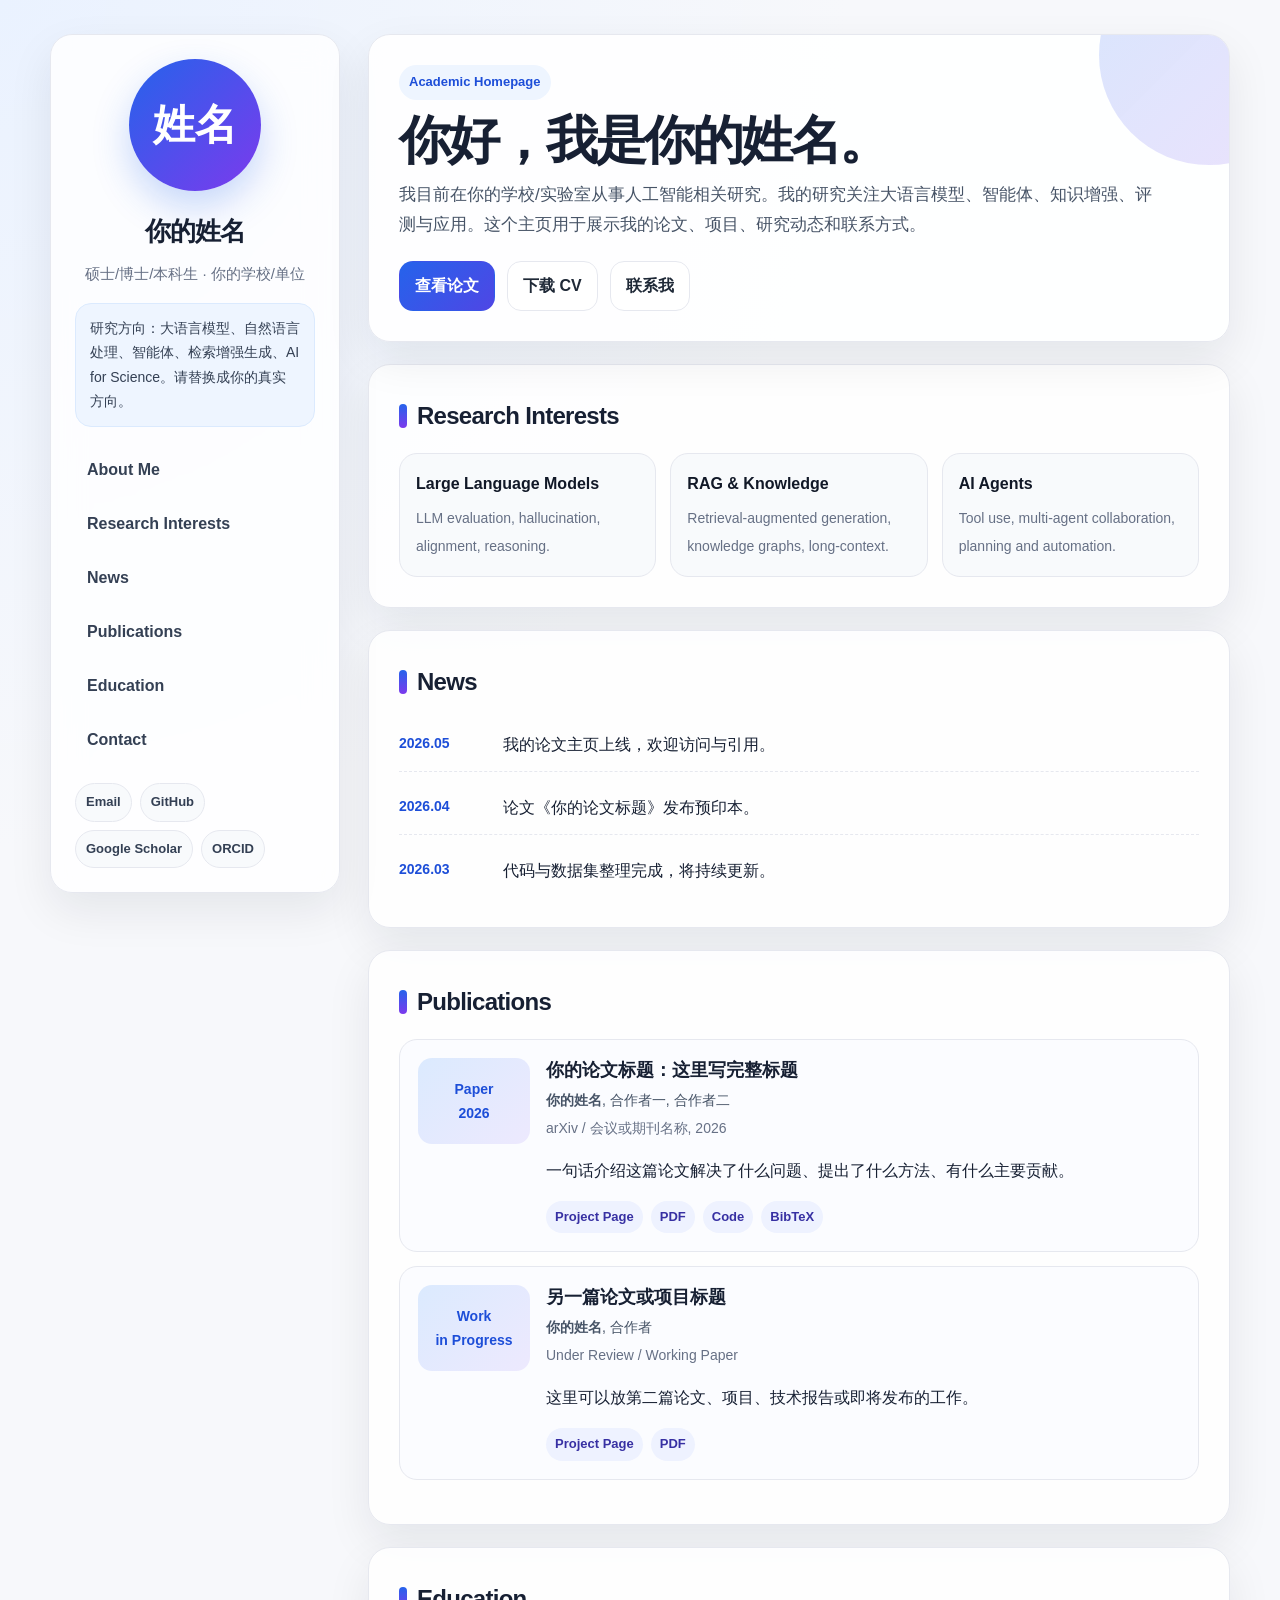
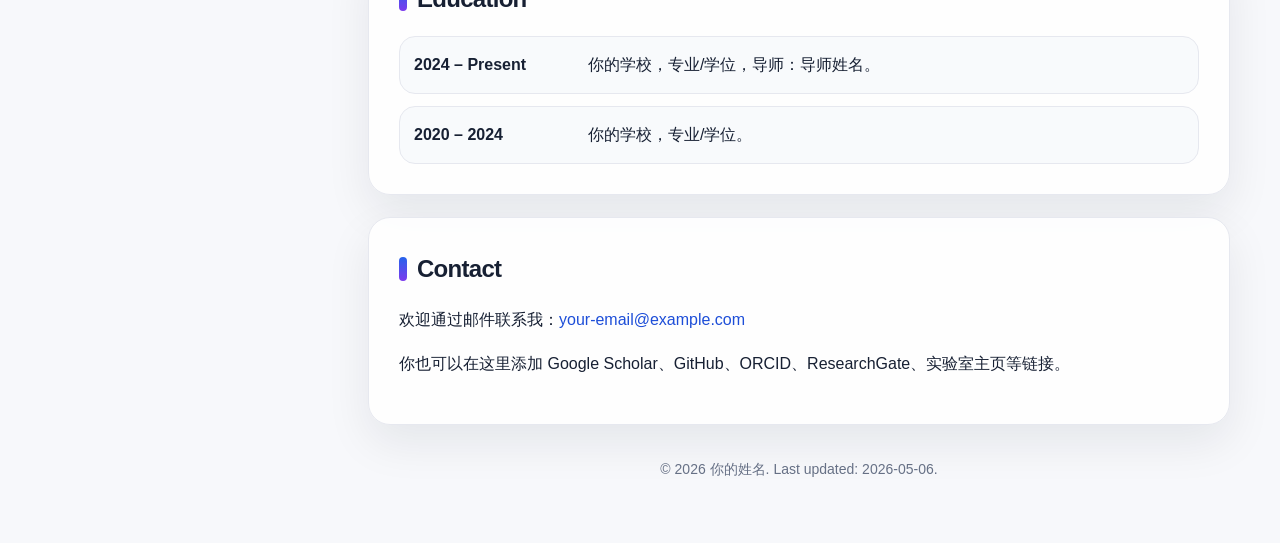
==== index.html @ 5f03bad6 "Create index.html" ====
<!DOCTYPE html>
<html lang="zh-CN">
<head>
  <meta charset="UTF-8" />
  <meta name="viewport" content="width=device-width, initial-scale=1.0" />
  <title>Wangzhe | Academic Homepage</title>
  <meta name="description" content="你的姓名的个人学术主页，包含研究方向、论文、项目、新闻和联系方式。" />

  <style>
    :root {
      --bg: #f7f8fb;
      --card: #ffffff;
      --text: #172033;
      --muted: #667085;
      --line: #e6e8ef;
      --primary: #3b82f6;
      --primary-dark: #1d4ed8;
      --soft: #eef5ff;
      --shadow: 0 18px 45px rgba(15, 23, 42, 0.08);
      --radius: 22px;
    }

    * {
      box-sizing: border-box;
    }

    html {
      scroll-behavior: smooth;
    }

    body {
      margin: 0;
      font-family: -apple-system, BlinkMacSystemFont, "Segoe UI", "PingFang SC", "Microsoft YaHei", sans-serif;
      background: radial-gradient(circle at top left, #eaf2ff 0, transparent 34%), var(--bg);
      color: var(--text);
      line-height: 1.75;
    }

    a {
      color: var(--primary-dark);
      text-decoration: none;
    }

    a:hover {
      text-decoration: underline;
    }

    .layout {
      width: min(1180px, calc(100% - 36px));
      margin: 0 auto;
      display: grid;
      grid-template-columns: 290px 1fr;
      gap: 28px;
      padding: 34px 0;
    }

    .sidebar {
      position: sticky;
      top: 28px;
      align-self: start;
      background: rgba(255, 255, 255, 0.82);
      backdrop-filter: blur(16px);
      border: 1px solid var(--line);
      border-radius: var(--radius);
      box-shadow: var(--shadow);
      padding: 24px;
    }

    .avatar {
      width: 132px;
      height: 132px;
      margin: 0 auto 18px;
      border-radius: 50%;
      display: grid;
      place-items: center;
      color: white;
      font-size: 42px;
      font-weight: 800;
      background: linear-gradient(135deg, #2563eb, #7c3aed);
      box-shadow: 0 16px 36px rgba(37, 99, 235, 0.25);
      overflow: hidden;
    }

    .avatar img {
      width: 100%;
      height: 100%;
      object-fit: cover;
    }

    .name {
      margin: 0;
      text-align: center;
      font-size: 26px;
      letter-spacing: -0.03em;
    }

    .role {
      text-align: center;
      color: var(--muted);
      margin: 6px 0 16px;
      font-size: 15px;
    }

    .tagline {
      background: var(--soft);
      border: 1px solid #dbeafe;
      border-radius: 16px;
      padding: 12px 14px;
      font-size: 14px;
      color: #344054;
    }

    .nav {
      display: grid;
      gap: 8px;
      margin: 20px 0;
    }

    .nav a {
      color: #344054;
      padding: 9px 12px;
      border-radius: 12px;
      font-weight: 600;
    }

    .nav a:hover {
      background: #f1f5f9;
      text-decoration: none;
    }

    .links {
      display: flex;
      flex-wrap: wrap;
      gap: 8px;
      margin-top: 14px;
    }

    .pill {
      display: inline-flex;
      align-items: center;
      gap: 6px;
      padding: 7px 10px;
      background: #f8fafc;
      border: 1px solid var(--line);
      border-radius: 999px;
      color: #344054;
      font-size: 13px;
      font-weight: 600;
    }

    .main {
      display: grid;
      gap: 22px;
    }

    .hero,
    .section {
      background: rgba(255, 255, 255, 0.88);
      border: 1px solid var(--line);
      border-radius: var(--radius);
      box-shadow: var(--shadow);
      padding: 30px;
    }

    .hero {
      overflow: hidden;
      position: relative;
    }

    .hero::after {
      content: "";
      position: absolute;
      width: 220px;
      height: 220px;
      right: -90px;
      top: -90px;
      border-radius: 50%;
      background: linear-gradient(135deg, rgba(59,130,246,.2), rgba(124,58,237,.15));
      pointer-events: none;
    }

    .eyebrow {
      display: inline-flex;
      padding: 6px 10px;
      border-radius: 999px;
      background: var(--soft);
      color: var(--primary-dark);
      font-size: 13px;
      font-weight: 700;
      margin-bottom: 12px;
    }

    .hero h1 {
      margin: 0 0 12px;
      font-size: clamp(30px, 5vw, 52px);
      line-height: 1.08;
      letter-spacing: -0.06em;
    }

    .hero p {
      margin: 0;
      max-width: 760px;
      color: #475467;
      font-size: 17px;
    }

    .actions {
      display: flex;
      flex-wrap: wrap;
      gap: 12px;
      margin-top: 22px;
    }

    .button {
      display: inline-flex;
      align-items: center;
      justify-content: center;
      border-radius: 14px;
      padding: 10px 15px;
      font-weight: 800;
      border: 1px solid var(--line);
      color: #1f2937;
      background: white;
    }

    .button.primary {
      color: white;
      background: linear-gradient(135deg, #2563eb, #4f46e5);
      border-color: transparent;
    }

    .button:hover {
      text-decoration: none;
      transform: translateY(-1px);
    }

    .section h2 {
      margin: 0 0 16px;
      font-size: 24px;
      letter-spacing: -0.03em;
      display: flex;
      align-items: center;
      gap: 10px;
    }

    .section h2::before {
      content: "";
      width: 8px;
      height: 24px;
      border-radius: 999px;
      background: linear-gradient(180deg, #2563eb, #7c3aed);
    }

    .grid {
      display: grid;
      grid-template-columns: repeat(3, 1fr);
      gap: 14px;
    }

    .interest {
      background: #f8fafc;
      border: 1px solid var(--line);
      border-radius: 18px;
      padding: 16px;
    }

    .interest strong {
      display: block;
      margin-bottom: 6px;
      color: #111827;
    }

    .interest span {
      color: var(--muted);
      font-size: 14px;
    }

    .news {
      list-style: none;
      padding: 0;
      margin: 0;
      display: grid;
      gap: 10px;
    }

    .news li {
      display: grid;
      grid-template-columns: 92px 1fr;
      gap: 12px;
      padding: 12px 0;
      border-bottom: 1px dashed var(--line);
    }

    .news li:last-child {
      border-bottom: 0;
    }

    .date {
      color: var(--primary-dark);
      font-weight: 800;
      font-size: 14px;
    }

    .publication {
      display: grid;
      grid-template-columns: 112px 1fr;
      gap: 16px;
      padding: 18px;
      border: 1px solid var(--line);
      border-radius: 18px;
      background: #fbfcff;
      margin-bottom: 14px;
    }

    .pub-thumb {
      width: 112px;
      height: 86px;
      border-radius: 14px;
      background: linear-gradient(135deg, #dbeafe, #ede9fe);
      display: grid;
      place-items: center;
      font-weight: 900;
      color: #1d4ed8;
      text-align: center;
      padding: 10px;
      font-size: 14px;
    }

    .publication h3 {
      margin: 0 0 5px;
      font-size: 18px;
      line-height: 1.35;
    }

    .authors {
      color: #475467;
      font-size: 14px;
      text-align: left;
      margin: 0 0 4px;
    }

    .venue-text {
      color: #667085;
      font-size: 14px;
      margin-bottom: 9px;
    }

    .pub-links {
      display: flex;
      flex-wrap: wrap;
      gap: 8px;
    }

    .pub-links a {
      font-size: 13px;
      font-weight: 800;
      padding: 5px 9px;
      border-radius: 999px;
      background: #eef2ff;
      color: #3730a3;
    }

    .timeline {
      display: grid;
      gap: 12px;
    }

    .timeline-item {
      display: grid;
      grid-template-columns: 160px 1fr;
      gap: 14px;
      padding: 14px;
      border: 1px solid var(--line);
      border-radius: 16px;
      background: #f8fafc;
    }

    .footer {
      color: var(--muted);
      text-align: center;
      padding: 10px 0 28px;
      font-size: 14px;
    }

    @media (max-width: 900px) {
      .layout {
        grid-template-columns: 1fr;
      }

      .sidebar {
        position: relative;
        top: 0;
      }

      .grid {
        grid-template-columns: 1fr;
      }
    }

    @media (max-width: 560px) {
      .publication,
      .timeline-item,
      .news li {
        grid-template-columns: 1fr;
      }

      .hero,
      .section,
      .sidebar {
        padding: 22px;
      }
    }
  </style>
</head>

<body>
  <div class="layout">
    <aside class="sidebar">
      <div class="avatar">
        <!-- 上传头像后，把下一行取消注释，并把图片放到 assets/profile.jpg -->
        <!-- <img src="assets/profile.jpg" alt="你的姓名"> -->
        姓名
      </div>

      <h1 class="name">你的姓名</h1>
      <div class="role">硕士/博士/本科生 · 你的学校/单位</div>

      <p class="tagline">
        研究方向：大语言模型、自然语言处理、智能体、检索增强生成、AI for Science。请替换成你的真实方向。
      </p>

      <nav class="nav">
        <a href="#about">About Me</a>
        <a href="#interests">Research Interests</a>
        <a href="#news">News</a>
        <a href="#publications">Publications</a>
        <a href="#education">Education</a>
        <a href="#contact">Contact</a>
      </nav>

      <div class="links">
        <a class="pill" href="mailto:your-email@example.com">Email</a>
        <a class="pill" href="https://github.com/你的用户名">GitHub</a>
        <a class="pill" href="https://scholar.google.com/">Google Scholar</a>
        <a class="pill" href="https://orcid.org/">ORCID</a>
      </div>
    </aside>

    <main class="main">
      <section class="hero" id="about">
        <div class="eyebrow">Academic Homepage</div>
        <h1>你好，我是你的姓名。</h1>
        <p>
          我目前在你的学校/实验室从事人工智能相关研究。我的研究关注大语言模型、智能体、知识增强、评测与应用。这个主页用于展示我的论文、项目、研究动态和联系方式。
        </p>
        <div class="actions">
          <a class="button primary" href="#publications">查看论文</a>
          <a class="button" href="assets/cv.pdf">下载 CV</a>
          <a class="button" href="mailto:your-email@example.com">联系我</a>
        </div>
      </section>

      <section class="section" id="interests">
        <h2>Research Interests</h2>
        <div class="grid">
          <div class="interest">
            <strong>Large Language Models</strong>
            <span>LLM evaluation, hallucination, alignment, reasoning.</span>
          </div>
          <div class="interest">
            <strong>RAG & Knowledge</strong>
            <span>Retrieval-augmented generation, knowledge graphs, long-context.</span>
          </div>
          <div class="interest">
            <strong>AI Agents</strong>
            <span>Tool use, multi-agent collaboration, planning and automation.</span>
          </div>
        </div>
      </section>

      <section class="section" id="news">
        <h2>News</h2>
        <ul class="news">
          <li>
            <span class="date">2026.05</span>
            <span>我的论文主页上线，欢迎访问与引用。</span>
          </li>
          <li>
            <span class="date">2026.04</span>
            <span>论文《你的论文标题》发布预印本。</span>
          </li>
          <li>
            <span class="date">2026.03</span>
            <span>代码与数据集整理完成，将持续更新。</span>
          </li>
        </ul>
      </section>

      <section class="section" id="publications">
        <h2>Publications</h2>

        <article class="publication">
          <div class="pub-thumb">Paper<br>2026</div>
          <div>
            <h3>你的论文标题：这里写完整标题</h3>
            <p class="authors"><strong>你的姓名</strong>, 合作者一, 合作者二</p>
            <div class="venue-text">arXiv / 会议或期刊名称, 2026</div>
            <p>
              一句话介绍这篇论文解决了什么问题、提出了什么方法、有什么主要贡献。
            </p>
            <div class="pub-links">
              <a href="papers/my-first-paper/">Project Page</a>
              <a href="papers/my-first-paper/paper.pdf">PDF</a>
              <a href="https://github.com/你的用户名/你的代码仓库">Code</a>
              <a href="papers/my-first-paper/#bibtex">BibTeX</a>
            </div>
          </div>
        </article>

        <article class="publication">
          <div class="pub-thumb">Work<br>in Progress</div>
          <div>
            <h3>另一篇论文或项目标题</h3>
            <p class="authors"><strong>你的姓名</strong>, 合作者</p>
            <div class="venue-text">Under Review / Working Paper</div>
            <p>
              这里可以放第二篇论文、项目、技术报告或即将发布的工作。
            </p>
            <div class="pub-links">
              <a href="#">Project Page</a>
              <a href="#">PDF</a>
            </div>
          </div>
        </article>
      </section>

      <section class="section" id="education">
        <h2>Education</h2>
        <div class="timeline">
          <div class="timeline-item">
            <strong>2024 – Present</strong>
            <span>你的学校，专业/学位，导师：导师姓名。</span>
          </div>
          <div class="timeline-item">
            <strong>2020 – 2024</strong>
            <span>你的学校，专业/学位。</span>
          </div>
        </div>
      </section>

      <section class="section" id="contact">
        <h2>Contact</h2>
        <p>
          欢迎通过邮件联系我：<a href="mailto:your-email@example.com">your-email@example.com</a>
        </p>
        <p>
          你也可以在这里添加 Google Scholar、GitHub、ORCID、ResearchGate、实验室主页等链接。
        </p>
      </section>

      <div class="footer">
        © 2026 你的姓名. Last updated: 2026-05-06.
      </div>
    </main>
  </div>
</body>
</html>
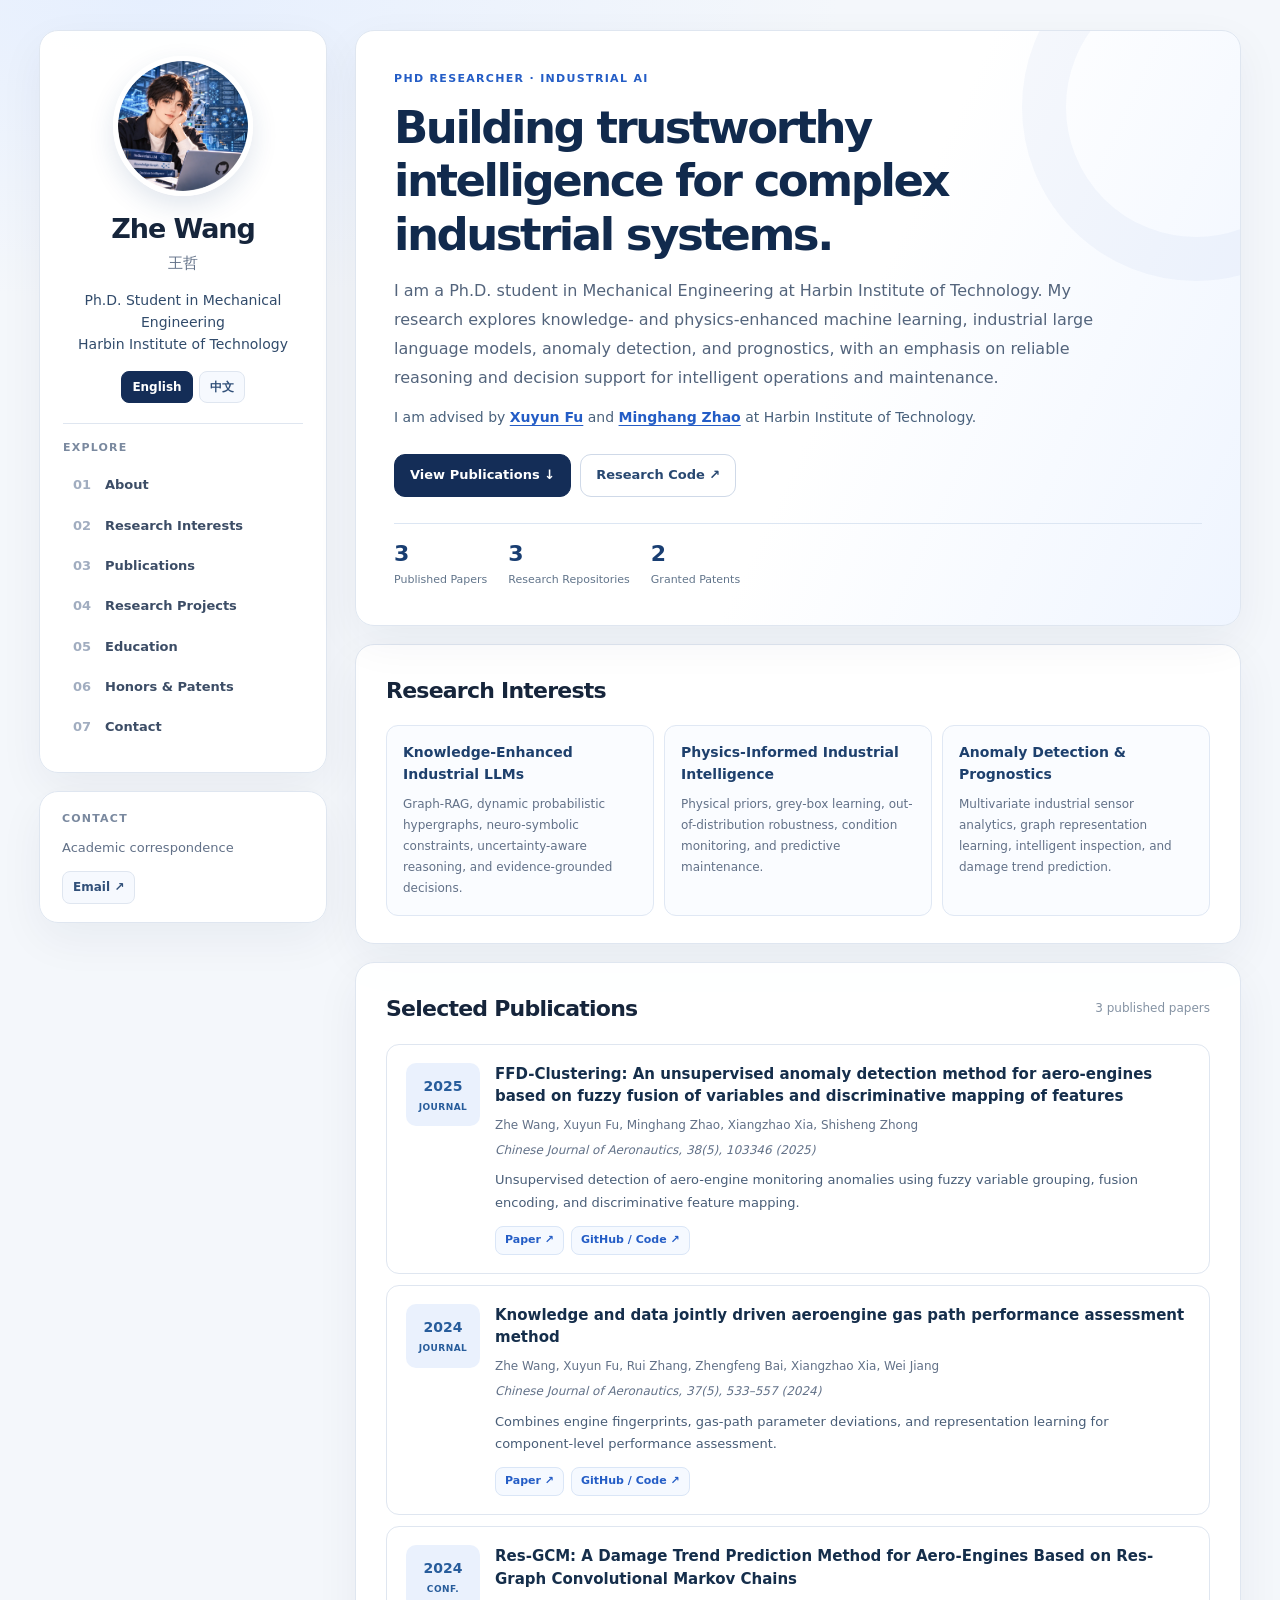
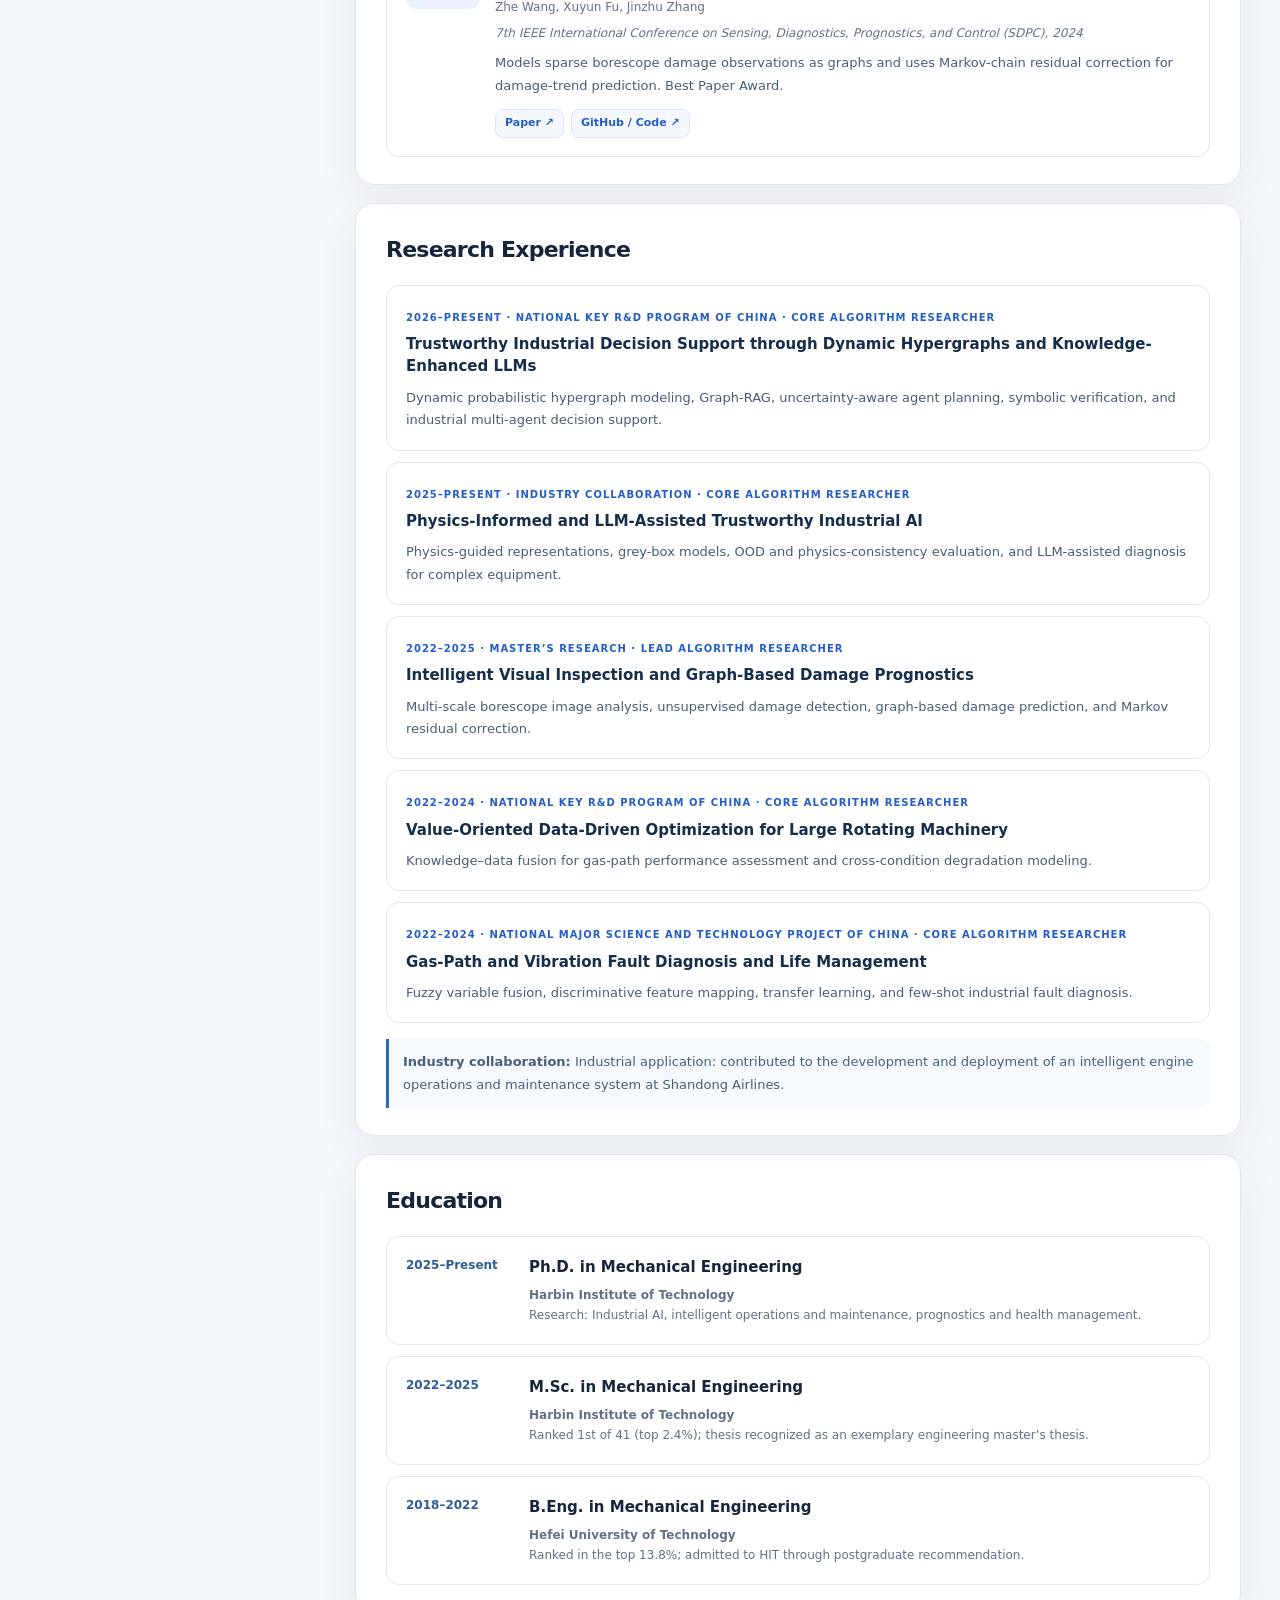
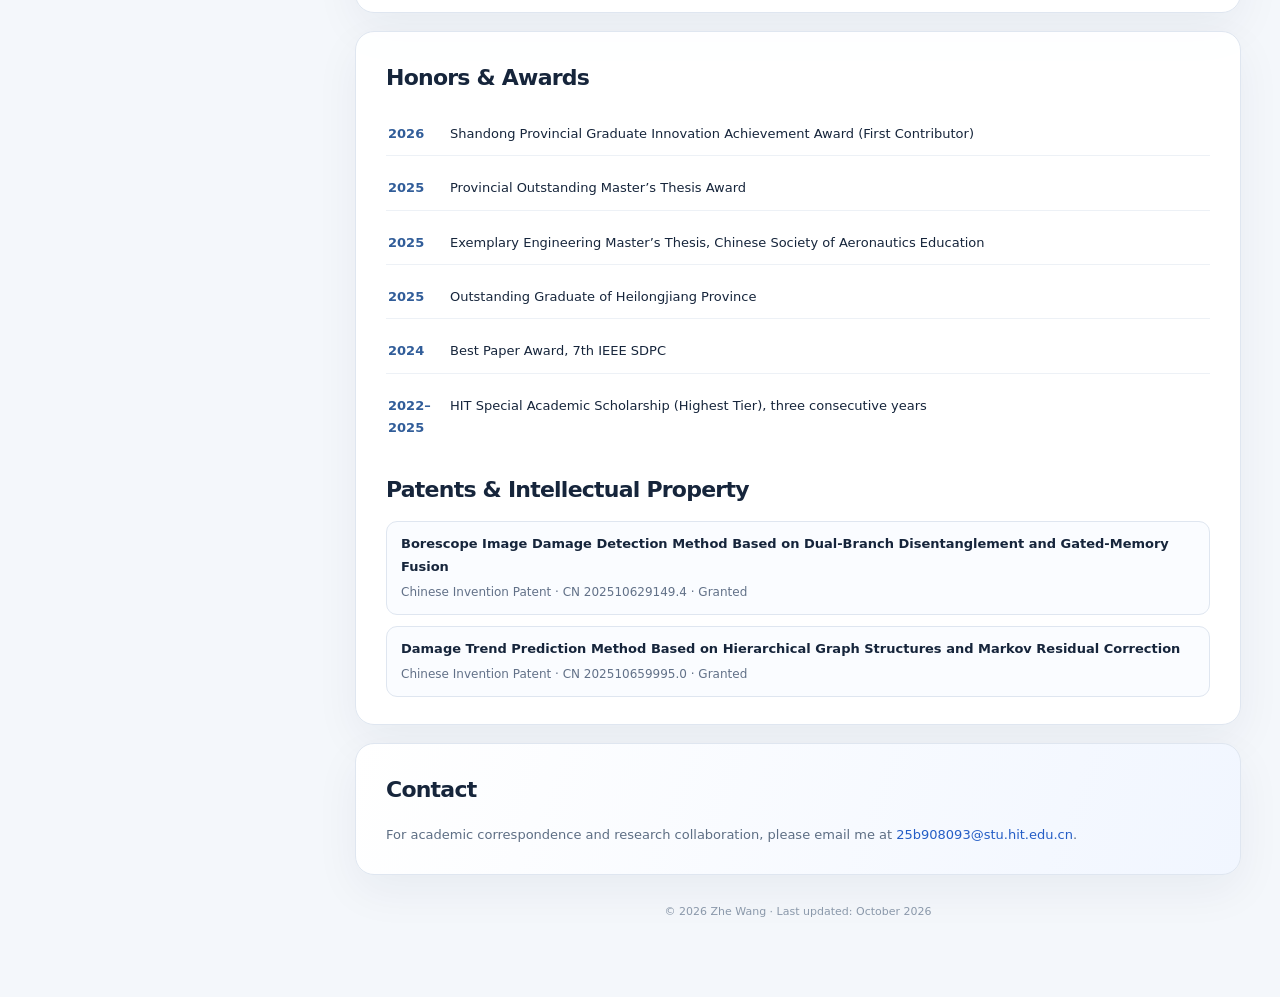
==== commit fc97d092: "Update bilingual academic homepage Update academic profile, publications, research projects, and sup" ====
--- a/index.html
+++ b/index.html
@@ -1,567 +1,52 @@
 <!DOCTYPE html>
-<html lang="zh-CN">
+
+<html lang="en">
 <head>
-  <meta charset="UTF-8" />
-  <meta name="viewport" content="width=device-width, initial-scale=1.0" />
-  <title>Wangzhe | Academic Homepage</title>
-  <meta name="description" content="你的姓名的个人学术主页，包含研究方向、论文、项目、新闻和联系方式。" />
-
-  <style>
-    :root {
-      --bg: #f7f8fb;
-      --card: #ffffff;
-      --text: #172033;
-      --muted: #667085;
-      --line: #e6e8ef;
-      --primary: #3b82f6;
-      --primary-dark: #1d4ed8;
-      --soft: #eef5ff;
-      --shadow: 0 18px 45px rgba(15, 23, 42, 0.08);
-      --radius: 22px;
-    }
-
-    * {
-      box-sizing: border-box;
-    }
-
-    html {
-      scroll-behavior: smooth;
-    }
-
-    body {
-      margin: 0;
-      font-family: -apple-system, BlinkMacSystemFont, "Segoe UI", "PingFang SC", "Microsoft YaHei", sans-serif;
-      background: radial-gradient(circle at top left, #eaf2ff 0, transparent 34%), var(--bg);
-      color: var(--text);
-      line-height: 1.75;
-    }
-
-    a {
-      color: var(--primary-dark);
-      text-decoration: none;
-    }
-
-    a:hover {
-      text-decoration: underline;
-    }
-
-    .layout {
-      width: min(1180px, calc(100% - 36px));
-      margin: 0 auto;
-      display: grid;
-      grid-template-columns: 290px 1fr;
-      gap: 28px;
-      padding: 34px 0;
-    }
-
-    .sidebar {
-      position: sticky;
-      top: 28px;
-      align-self: start;
-      background: rgba(255, 255, 255, 0.82);
-      backdrop-filter: blur(16px);
-      border: 1px solid var(--line);
-      border-radius: var(--radius);
-      box-shadow: var(--shadow);
-      padding: 24px;
-    }
-
-    .avatar {
-      width: 132px;
-      height: 132px;
-      margin: 0 auto 18px;
-      border-radius: 50%;
-      display: grid;
-      place-items: center;
-      color: white;
-      font-size: 42px;
-      font-weight: 800;
-      background: linear-gradient(135deg, #2563eb, #7c3aed);
-      box-shadow: 0 16px 36px rgba(37, 99, 235, 0.25);
-      overflow: hidden;
-    }
-
-    .avatar img {
-      width: 100%;
-      height: 100%;
-      object-fit: cover;
-    }
-
-    .name {
-      margin: 0;
-      text-align: center;
-      font-size: 26px;
-      letter-spacing: -0.03em;
-    }
-
-    .role {
-      text-align: center;
-      color: var(--muted);
-      margin: 6px 0 16px;
-      font-size: 15px;
-    }
-
-    .tagline {
-      background: var(--soft);
-      border: 1px solid #dbeafe;
-      border-radius: 16px;
-      padding: 12px 14px;
-      font-size: 14px;
-      color: #344054;
-    }
-
-    .nav {
-      display: grid;
-      gap: 8px;
-      margin: 20px 0;
-    }
-
-    .nav a {
-      color: #344054;
-      padding: 9px 12px;
-      border-radius: 12px;
-      font-weight: 600;
-    }
-
-    .nav a:hover {
-      background: #f1f5f9;
-      text-decoration: none;
-    }
-
-    .links {
-      display: flex;
-      flex-wrap: wrap;
-      gap: 8px;
-      margin-top: 14px;
-    }
-
-    .pill {
-      display: inline-flex;
-      align-items: center;
-      gap: 6px;
-      padding: 7px 10px;
-      background: #f8fafc;
-      border: 1px solid var(--line);
-      border-radius: 999px;
-      color: #344054;
-      font-size: 13px;
-      font-weight: 600;
-    }
-
-    .main {
-      display: grid;
-      gap: 22px;
-    }
-
-    .hero,
-    .section {
-      background: rgba(255, 255, 255, 0.88);
-      border: 1px solid var(--line);
-      border-radius: var(--radius);
-      box-shadow: var(--shadow);
-      padding: 30px;
-    }
-
-    .hero {
-      overflow: hidden;
-      position: relative;
-    }
-
-    .hero::after {
-      content: "";
-      position: absolute;
-      width: 220px;
-      height: 220px;
-      right: -90px;
-      top: -90px;
-      border-radius: 50%;
-      background: linear-gradient(135deg, rgba(59,130,246,.2), rgba(124,58,237,.15));
-      pointer-events: none;
-    }
-
-    .eyebrow {
-      display: inline-flex;
-      padding: 6px 10px;
-      border-radius: 999px;
-      background: var(--soft);
-      color: var(--primary-dark);
-      font-size: 13px;
-      font-weight: 700;
-      margin-bottom: 12px;
-    }
-
-    .hero h1 {
-      margin: 0 0 12px;
-      font-size: clamp(30px, 5vw, 52px);
-      line-height: 1.08;
-      letter-spacing: -0.06em;
-    }
-
-    .hero p {
-      margin: 0;
-      max-width: 760px;
-      color: #475467;
-      font-size: 17px;
-    }
-
-    .actions {
-      display: flex;
-      flex-wrap: wrap;
-      gap: 12px;
-      margin-top: 22px;
-    }
-
-    .button {
-      display: inline-flex;
-      align-items: center;
-      justify-content: center;
-      border-radius: 14px;
-      padding: 10px 15px;
-      font-weight: 800;
-      border: 1px solid var(--line);
-      color: #1f2937;
-      background: white;
-    }
-
-    .button.primary {
-      color: white;
-      background: linear-gradient(135deg, #2563eb, #4f46e5);
-      border-color: transparent;
-    }
-
-    .button:hover {
-      text-decoration: none;
-      transform: translateY(-1px);
-    }
-
-    .section h2 {
-      margin: 0 0 16px;
-      font-size: 24px;
-      letter-spacing: -0.03em;
-      display: flex;
-      align-items: center;
-      gap: 10px;
-    }
-
-    .section h2::before {
-      content: "";
-      width: 8px;
-      height: 24px;
-      border-radius: 999px;
-      background: linear-gradient(180deg, #2563eb, #7c3aed);
-    }
-
-    .grid {
-      display: grid;
-      grid-template-columns: repeat(3, 1fr);
-      gap: 14px;
-    }
-
-    .interest {
-      background: #f8fafc;
-      border: 1px solid var(--line);
-      border-radius: 18px;
-      padding: 16px;
-    }
-
-    .interest strong {
-      display: block;
-      margin-bottom: 6px;
-      color: #111827;
-    }
-
-    .interest span {
-      color: var(--muted);
-      font-size: 14px;
-    }
-
-    .news {
-      list-style: none;
-      padding: 0;
-      margin: 0;
-      display: grid;
-      gap: 10px;
-    }
-
-    .news li {
-      display: grid;
-      grid-template-columns: 92px 1fr;
-      gap: 12px;
-      padding: 12px 0;
-      border-bottom: 1px dashed var(--line);
-    }
-
-    .news li:last-child {
-      border-bottom: 0;
-    }
-
-    .date {
-      color: var(--primary-dark);
-      font-weight: 800;
-      font-size: 14px;
-    }
-
-    .publication {
-      display: grid;
-      grid-template-columns: 112px 1fr;
-      gap: 16px;
-      padding: 18px;
-      border: 1px solid var(--line);
-      border-radius: 18px;
-      background: #fbfcff;
-      margin-bottom: 14px;
-    }
-
-    .pub-thumb {
-      width: 112px;
-      height: 86px;
-      border-radius: 14px;
-      background: linear-gradient(135deg, #dbeafe, #ede9fe);
-      display: grid;
-      place-items: center;
-      font-weight: 900;
-      color: #1d4ed8;
-      text-align: center;
-      padding: 10px;
-      font-size: 14px;
-    }
-
-    .publication h3 {
-      margin: 0 0 5px;
-      font-size: 18px;
-      line-height: 1.35;
-    }
-
-    .authors {
-      color: #475467;
-      font-size: 14px;
-      text-align: left;
-      margin: 0 0 4px;
-    }
-
-    .venue-text {
-      color: #667085;
-      font-size: 14px;
-      margin-bottom: 9px;
-    }
-
-    .pub-links {
-      display: flex;
-      flex-wrap: wrap;
-      gap: 8px;
-    }
-
-    .pub-links a {
-      font-size: 13px;
-      font-weight: 800;
-      padding: 5px 9px;
-      border-radius: 999px;
-      background: #eef2ff;
-      color: #3730a3;
-    }
-
-    .timeline {
-      display: grid;
-      gap: 12px;
-    }
-
-    .timeline-item {
-      display: grid;
-      grid-template-columns: 160px 1fr;
-      gap: 14px;
-      padding: 14px;
-      border: 1px solid var(--line);
-      border-radius: 16px;
-      background: #f8fafc;
-    }
-
-    .footer {
-      color: var(--muted);
-      text-align: center;
-      padding: 10px 0 28px;
-      font-size: 14px;
-    }
-
-    @media (max-width: 900px) {
-      .layout {
-        grid-template-columns: 1fr;
-      }
-
-      .sidebar {
-        position: relative;
-        top: 0;
-      }
-
-      .grid {
-        grid-template-columns: 1fr;
-      }
-    }
-
-    @media (max-width: 560px) {
-      .publication,
-      .timeline-item,
-      .news li {
-        grid-template-columns: 1fr;
-      }
-
-      .hero,
-      .section,
-      .sidebar {
-        padding: 22px;
-      }
-    }
-  </style>
+<meta charset="utf-8"/>
+<meta content="width=device-width, initial-scale=1" name="viewport"/>
+<meta content="Zhe Wang — Ph.D. student at Harbin Institute of Technology. Industrial AI, knowledge-enhanced large language models, physics-informed learning, anomaly detection, prognostics and intelligent operations and maintenance." name="description"/>
+<meta content="#142d57" name="theme-color"/>
+<title>Zhe Wang | Industrial AI &amp; Intelligent Operations and Maintenance</title>
+<link href="assets/style.css" rel="stylesheet"/>
+<link href="index.html" hreflang="en" rel="alternate"/>
+<link href="index.zh-CN.html" hreflang="zh-CN" rel="alternate"/>
 </head>
-
 <body>
-  <div class="layout">
-    <aside class="sidebar">
-      <div class="avatar">
-        <!-- 上传头像后，把下一行取消注释，并把图片放到 assets/profile.jpg -->
-        <!-- <img src="assets/profile.jpg" alt="你的姓名"> -->
-        姓名
-      </div>
-
-      <h1 class="name">你的姓名</h1>
-      <div class="role">硕士/博士/本科生 · 你的学校/单位</div>
-
-      <p class="tagline">
-        研究方向：大语言模型、自然语言处理、智能体、检索增强生成、AI for Science。请替换成你的真实方向。
-      </p>
-
-      <nav class="nav">
-        <a href="#about">About Me</a>
-        <a href="#interests">Research Interests</a>
-        <a href="#news">News</a>
-        <a href="#publications">Publications</a>
-        <a href="#education">Education</a>
-        <a href="#contact">Contact</a>
-      </nav>
-
-      <div class="links">
-        <a class="pill" href="mailto:your-email@example.com">Email</a>
-        <a class="pill" href="https://github.com/你的用户名">GitHub</a>
-        <a class="pill" href="https://scholar.google.com/">Google Scholar</a>
-        <a class="pill" href="https://orcid.org/">ORCID</a>
-      </div>
-    </aside>
-
-    <main class="main">
-      <section class="hero" id="about">
-        <div class="eyebrow">Academic Homepage</div>
-        <h1>你好，我是你的姓名。</h1>
-        <p>
-          我目前在你的学校/实验室从事人工智能相关研究。我的研究关注大语言模型、智能体、知识增强、评测与应用。这个主页用于展示我的论文、项目、研究动态和联系方式。
-        </p>
-        <div class="actions">
-          <a class="button primary" href="#publications">查看论文</a>
-          <a class="button" href="assets/cv.pdf">下载 CV</a>
-          <a class="button" href="mailto:your-email@example.com">联系我</a>
-        </div>
-      </section>
-
-      <section class="section" id="interests">
-        <h2>Research Interests</h2>
-        <div class="grid">
-          <div class="interest">
-            <strong>Large Language Models</strong>
-            <span>LLM evaluation, hallucination, alignment, reasoning.</span>
-          </div>
-          <div class="interest">
-            <strong>RAG & Knowledge</strong>
-            <span>Retrieval-augmented generation, knowledge graphs, long-context.</span>
-          </div>
-          <div class="interest">
-            <strong>AI Agents</strong>
-            <span>Tool use, multi-agent collaboration, planning and automation.</span>
-          </div>
-        </div>
-      </section>
-
-      <section class="section" id="news">
-        <h2>News</h2>
-        <ul class="news">
-          <li>
-            <span class="date">2026.05</span>
-            <span>我的论文主页上线，欢迎访问与引用。</span>
-          </li>
-          <li>
-            <span class="date">2026.04</span>
-            <span>论文《你的论文标题》发布预印本。</span>
-          </li>
-          <li>
-            <span class="date">2026.03</span>
-            <span>代码与数据集整理完成，将持续更新。</span>
-          </li>
-        </ul>
-      </section>
-
-      <section class="section" id="publications">
-        <h2>Publications</h2>
-
-        <article class="publication">
-          <div class="pub-thumb">Paper<br>2026</div>
-          <div>
-            <h3>你的论文标题：这里写完整标题</h3>
-            <p class="authors"><strong>你的姓名</strong>, 合作者一, 合作者二</p>
-            <div class="venue-text">arXiv / 会议或期刊名称, 2026</div>
-            <p>
-              一句话介绍这篇论文解决了什么问题、提出了什么方法、有什么主要贡献。
-            </p>
-            <div class="pub-links">
-              <a href="papers/my-first-paper/">Project Page</a>
-              <a href="papers/my-first-paper/paper.pdf">PDF</a>
-              <a href="https://github.com/你的用户名/你的代码仓库">Code</a>
-              <a href="papers/my-first-paper/#bibtex">BibTeX</a>
-            </div>
-          </div>
-        </article>
-
-        <article class="publication">
-          <div class="pub-thumb">Work<br>in Progress</div>
-          <div>
-            <h3>另一篇论文或项目标题</h3>
-            <p class="authors"><strong>你的姓名</strong>, 合作者</p>
-            <div class="venue-text">Under Review / Working Paper</div>
-            <p>
-              这里可以放第二篇论文、项目、技术报告或即将发布的工作。
-            </p>
-            <div class="pub-links">
-              <a href="#">Project Page</a>
-              <a href="#">PDF</a>
-            </div>
-          </div>
-        </article>
-      </section>
-
-      <section class="section" id="education">
-        <h2>Education</h2>
-        <div class="timeline">
-          <div class="timeline-item">
-            <strong>2024 – Present</strong>
-            <span>你的学校，专业/学位，导师：导师姓名。</span>
-          </div>
-          <div class="timeline-item">
-            <strong>2020 – 2024</strong>
-            <span>你的学校，专业/学位。</span>
-          </div>
-        </div>
-      </section>
-
-      <section class="section" id="contact">
-        <h2>Contact</h2>
-        <p>
-          欢迎通过邮件联系我：<a href="mailto:your-email@example.com">your-email@example.com</a>
-        </p>
-        <p>
-          你也可以在这里添加 Google Scholar、GitHub、ORCID、ResearchGate、实验室主页等链接。
-        </p>
-      </section>
-
-      <div class="footer">
-        © 2026 你的姓名. Last updated: 2026-05-06.
-      </div>
-    </main>
-  </div>
+<div class="wrap">
+<aside aria-label="Profile and navigation" class="sidebar">
+<div class="profile">
+<img alt="Illustrated industrial AI researcher avatar" class="avatar" height="140" src="assets/avatar.webp" width="140"/>
+<h1>Zhe Wang</h1>
+<p class="cname">王哲</p>
+<p class="role">Ph.D. Student in Mechanical Engineering<br/>Harbin Institute of Technology</p>
+<div aria-label="Language" class="lang"><a aria-current="page" href="index.html" lang="en">English</a><a href="index.zh-CN.html" lang="zh-CN">中文</a></div>
+<div class="divider"></div>
+<div class="side-title">Explore</div>
+<nav class="nav"><a href="#about"><span class="n">01</span>About</a><a href="#interests"><span class="n">02</span>Research Interests</a><a href="#publications"><span class="n">03</span>Publications</a><a href="#research"><span class="n">04</span>Research Projects</a><a href="#education"><span class="n">05</span>Education</a><a href="#awards"><span class="n">06</span>Honors &amp; Patents</a><a href="#contact"><span class="n">07</span>Contact</a></nav>
+</div>
+<div class="side-card">
+<h3 class="side-title">Contact</h3>
+<p>Academic correspondence</p>
+<div class="utility"><a href="mailto:25b908093@stu.hit.edu.cn">Email ↗</a></div>
+</div>
+</aside>
+<main class="content">
+<section class="panel hero" id="about">
+<div class="eyebrow">PHD RESEARCHER · INDUSTRIAL AI</div>
+<h2>Building trustworthy intelligence for complex industrial systems.</h2>
+<p class="intro">I am a Ph.D. student in Mechanical Engineering at Harbin Institute of Technology. My research explores knowledge- and physics-enhanced machine learning, industrial large language models, anomaly detection, and prognostics, with an emphasis on reliable reasoning and decision support for intelligent operations and maintenance.</p><p class="advisors">I am advised by <a href="https://homepage.hit.edu.cn/fuxuyun?lang=zh" rel="noopener noreferrer" target="_blank">Xuyun Fu</a> and <a href="https://homepage.hit.edu.cn/zhaominghang?lang=zh" rel="noopener noreferrer" target="_blank">Minghang Zhao</a> at Harbin Institute of Technology.</p>
+<div class="buttons"><a class="btn primary" href="#publications">View Publications ↓</a><a class="btn" href="https://github.com/Wangz-hit" rel="noopener noreferrer" target="_blank">Research Code ↗</a></div>
+<div class="stats"><div class="stat"><b>3</b><small>Published Papers</small></div><div class="stat"><b>3</b><small>Research Repositories</small></div><div class="stat"><b>2</b><small>Granted Patents</small></div></div>
+</section>
+<section class="panel" id="interests"><div class="section-head"><h2>Research Interests</h2></div><div class="topics"><article class="topic"><h3>Knowledge-Enhanced Industrial LLMs</h3><p>Graph-RAG, dynamic probabilistic hypergraphs, neuro-symbolic constraints, uncertainty-aware reasoning, and evidence-grounded decisions.</p></article><article class="topic"><h3>Physics-Informed Industrial Intelligence</h3><p>Physical priors, grey-box learning, out-of-distribution robustness, condition monitoring, and predictive maintenance.</p></article><article class="topic"><h3>Anomaly Detection &amp; Prognostics</h3><p>Multivariate industrial sensor analytics, graph representation learning, intelligent inspection, and damage trend prediction.</p></article></div></section>
+<section class="panel" id="publications"><div class="section-head"><h2>Selected Publications</h2><span class="meta">3 published papers</span></div><div class="pubs"><article class="pub"><div class="year-tag">2025<small>JOURNAL</small></div><div><h3>FFD-Clustering: An unsupervised anomaly detection method for aero-engines based on fuzzy fusion of variables and discriminative mapping of features</h3><p class="authors">Zhe Wang, Xuyun Fu, Minghang Zhao, Xiangzhao Xia, Shisheng Zhong</p><p class="venue">Chinese Journal of Aeronautics, 38(5), 103346 (2025)</p><p class="summary">Unsupervised detection of aero-engine monitoring anomalies using fuzzy variable grouping, fusion encoding, and discriminative feature mapping.</p><div class="links"><a href="https://doi.org/10.1016/j.cja.2024.103346" rel="noopener noreferrer" target="_blank">Paper ↗</a><a href="https://github.com/Wangz-hit/FFD-Clustering" rel="noopener noreferrer" target="_blank">GitHub / Code ↗</a></div></div></article><article class="pub"><div class="year-tag">2024<small>JOURNAL</small></div><div><h3>Knowledge and data jointly driven aeroengine gas path performance assessment method</h3><p class="authors">Zhe Wang, Xuyun Fu, Rui Zhang, Zhengfeng Bai, Xiangzhao Xia, Wei Jiang</p><p class="venue">Chinese Journal of Aeronautics, 37(5), 533–557 (2024)</p><p class="summary">Combines engine fingerprints, gas-path parameter deviations, and representation learning for component-level performance assessment.</p><div class="links"><a href="https://doi.org/10.1016/j.cja.2023.09.011" rel="noopener noreferrer" target="_blank">Paper ↗</a><a href="https://github.com/Wangz-hit/Aeroengine-Gas-Path-Performance-Assessment" rel="noopener noreferrer" target="_blank">GitHub / Code ↗</a></div></div></article><article class="pub"><div class="year-tag">2024<small>CONF.</small></div><div><h3>Res-GCM: A Damage Trend Prediction Method for Aero-Engines Based on Res-Graph Convolutional Markov Chains</h3><p class="authors">Zhe Wang, Xuyun Fu, Jinzhu Zhang</p><p class="venue">7th IEEE International Conference on Sensing, Diagnostics, Prognostics, and Control (SDPC), 2024</p><p class="summary">Models sparse borescope damage observations as graphs and uses Markov-chain residual correction for damage-trend prediction. Best Paper Award.</p><div class="links"><a href="https://doi.org/10.1109/SDPC62810.2024.10707736" rel="noopener noreferrer" target="_blank">Paper ↗</a><a href="https://github.com/Wangz-hit/Res-GCM" rel="noopener noreferrer" target="_blank">GitHub / Code ↗</a></div></div></article></div></section>
+<section class="panel" id="research"><div class="section-head"><h2>Research Experience</h2></div><div class="research-list"><article class="research"><span class="category">2026–Present · National Key R&amp;D Program of China · Core Algorithm Researcher</span><h3>Trustworthy Industrial Decision Support through Dynamic Hypergraphs and Knowledge-Enhanced LLMs</h3><p class="summary">Dynamic probabilistic hypergraph modeling, Graph-RAG, uncertainty-aware agent planning, symbolic verification, and industrial multi-agent decision support.</p></article><article class="research"><span class="category">2025–Present · Industry Collaboration · Core Algorithm Researcher</span><h3>Physics-Informed and LLM-Assisted Trustworthy Industrial AI</h3><p class="summary">Physics-guided representations, grey-box models, OOD and physics-consistency evaluation, and LLM-assisted diagnosis for complex equipment.</p></article><article class="research"><span class="category">2022–2025 · Master’s Research · Lead Algorithm Researcher</span><h3>Intelligent Visual Inspection and Graph-Based Damage Prognostics</h3><p class="summary">Multi-scale borescope image analysis, unsupervised damage detection, graph-based damage prediction, and Markov residual correction.</p></article><article class="research"><span class="category">2022–2024 · National Key R&amp;D Program of China · Core Algorithm Researcher</span><h3>Value-Oriented Data-Driven Optimization for Large Rotating Machinery</h3><p class="summary">Knowledge–data fusion for gas-path performance assessment and cross-condition degradation modeling.</p></article><article class="research"><span class="category">2022–2024 · National Major Science and Technology Project of China · Core Algorithm Researcher</span><h3>Gas-Path and Vibration Fault Diagnosis and Life Management</h3><p class="summary">Fuzzy variable fusion, discriminative feature mapping, transfer learning, and few-shot industrial fault diagnosis.</p></article></div><div class="impact"><strong>Industry collaboration:</strong> Industrial application: contributed to the development and deployment of an intelligent engine operations and maintenance system at Shandong Airlines.</div></section>
+<section class="panel" id="education"><div class="section-head"><h2>Education</h2></div><div class="edu-list"><article class="edu"><span class="period">2025–Present</span><div><h3>Ph.D. in Mechanical Engineering</h3><p><b>Harbin Institute of Technology</b></p><p>Research: Industrial AI, intelligent operations and maintenance, prognostics and health management.</p></div></article><article class="edu"><span class="period">2022–2025</span><div><h3>M.Sc. in Mechanical Engineering</h3><p><b>Harbin Institute of Technology</b></p><p>Ranked 1st of 41 (top 2.4%); thesis recognized as an exemplary engineering master’s thesis.</p></div></article><article class="edu"><span class="period">2018–2022</span><div><h3>B.Eng. in Mechanical Engineering</h3><p><b>Hefei University of Technology</b></p><p>Ranked in the top 13.8%; admitted to HIT through postgraduate recommendation.</p></div></article></div></section>
+<section class="panel" id="awards"><div class="section-head"><h2>Honors &amp; Awards</h2></div><ul class="award-list"><li><b>2026</b><span>Shandong Provincial Graduate Innovation Achievement Award (First Contributor)</span></li><li><b>2025</b><span>Provincial Outstanding Master’s Thesis Award</span></li><li><b>2025</b><span>Exemplary Engineering Master’s Thesis, Chinese Society of Aeronautics Education</span></li><li><b>2025</b><span>Outstanding Graduate of Heilongjiang Province</span></li><li><b>2024</b><span>Best Paper Award, 7th IEEE SDPC</span></li><li><b>2022–2025</b><span>HIT Special Academic Scholarship (Highest Tier), three consecutive years</span></li></ul><div class="section-head" style="margin:22px 0 12px"><h2>Patents &amp; Intellectual Property</h2></div><div class="patents"><article class="patent"><strong>Borescope Image Damage Detection Method Based on Dual-Branch Disentanglement and Gated-Memory Fusion</strong><p>Chinese Invention Patent · CN 202510629149.4 · Granted</p></article><article class="patent"><strong>Damage Trend Prediction Method Based on Hierarchical Graph Structures and Markov Residual Correction</strong><p>Chinese Invention Patent · CN 202510659995.0 · Granted</p></article></div></section>
+<section class="panel contact" id="contact"><div class="section-head"><h2>Contact</h2></div><p>For academic correspondence and research collaboration, please email me at <a href="mailto:25b908093@stu.hit.edu.cn">25b908093@stu.hit.edu.cn</a>.</p></section>
+<footer class="footer">© 2026 Zhe Wang · Last updated: October 2026</footer>
+</main>
+</div>
 </body>
 </html>
+
--- a/assets/style.css
+++ b/assets/style.css
@@ -0,0 +1,12 @@
+/* Academic homepage */
+:root{color-scheme:light;--bg:#f4f7fb;--text:#16253b;--muted:#627188;--navy:#142d57;--blue:#245dc6;--sky:#e9f1ff;--line:#dfe6f0;--card:#fff;--shadow:0 16px 46px rgba(19,40,76,.055);--radius:19px}
+*{box-sizing:border-box} html{scroll-behavior:smooth} body{margin:0;background:radial-gradient(ellipse 80% 450px at 12% 0%,#e6effe 0%,transparent 67%),var(--bg);color:var(--text);font:15px/1.72 system-ui,-apple-system,BlinkMacSystemFont,"Segoe UI","PingFang SC","Microsoft YaHei",sans-serif}
+a{color:var(--blue);text-decoration:none}a:hover{text-decoration:underline}a:focus-visible,button:focus-visible{outline:3px solid #ffac46;outline-offset:3px} img{max-width:100%;height:auto} .wrap{max-width:1250px;margin:auto;padding:30px 24px 55px;display:grid;grid-template-columns:288px minmax(0,1fr);gap:28px}
+.sidebar{position:sticky;top:26px;align-self:start;display:grid;gap:18px}.profile,.side-card,.panel{background:rgba(255,255,255,.96);border:1px solid var(--line);border-radius:var(--radius);box-shadow:var(--shadow)}.profile{padding:25px 23px}.avatar{width:140px;height:140px;object-fit:cover;display:block;border:5px solid white;border-radius:50%;margin:0 auto 16px;box-shadow:0 10px 26px #183e7720}.profile h1{font-size:27px;letter-spacing:-.04em;line-height:1.25;text-align:center;margin:0}.profile .cname{text-align:center;color:var(--muted);margin:5px 0 12px;font-size:15px}.profile .role{text-align:center;color:#314b6b;font-size:14px;line-height:1.6;margin:0}.divider{height:1px;background:var(--line);margin:20px 0 15px}.side-title{font-size:11px;font-weight:800;letter-spacing:.11em;text-transform:uppercase;color:#7a899f;margin:0 0 8px}.nav{display:grid;gap:2px}.nav a{color:#3c4d66;display:flex;align-items:center;gap:9px;font-weight:640;padding:8px 10px;border-radius:10px;font-size:13px}.nav a:hover{background:var(--sky);text-decoration:none}.nav .n{display:inline-block;color:#a1adc0;min-width:23px;font-variant-numeric:tabular-nums}.side-card{padding:18px 22px}.side-card p{color:var(--muted);font-size:13px;margin:4px 0 12px}.utility{display:flex;flex-wrap:wrap;gap:7px}.utility a,.lang a{display:inline-block;padding:5px 10px;background:#f6f9fe;border:1px solid var(--line);border-radius:8px;font-weight:700;font-size:12px;color:#315079}.lang{display:flex;gap:6px;justify-content:center;margin:15px 0 2px}.lang a[aria-current="page"]{background:var(--navy);color:#fff;border-color:var(--navy)}
+.content{min-width:0;display:grid;gap:18px;align-content:start}.panel{padding:27px 30px}.hero{padding:39px 38px 33px;overflow:hidden;position:relative;background:linear-gradient(115deg,#fff 55%,#eff5ff)}.hero:after{content:"";position:absolute;width:260px;height:260px;border:44px solid rgba(45,99,188,.045);border-radius:50%;right:-130px;top:-98px;pointer-events:none}.eyebrow{font-weight:750;letter-spacing:.12em;color:var(--blue);font-size:11px;text-transform:uppercase;margin-bottom:12px}.hero h2{max-width:740px;font-size:clamp(29px,3.6vw,45px);letter-spacing:-.055em;line-height:1.19;margin:0 0 14px;color:#112a4d}.hero .intro{max-width:750px;font-size:16px;color:#53647c;line-height:1.82;margin:0}.buttons{display:flex;gap:9px;flex-wrap:wrap;margin-top:24px}.btn{border:1px solid #cfd9e8;background:white;padding:9px 15px;border-radius:11px;font-size:13px;font-weight:740;color:#284871}.btn:hover{text-decoration:none;border-color:#8da9d9}.btn.primary{background:var(--navy);border-color:var(--navy);color:white}.stats{display:flex;gap:21px;flex-wrap:wrap;border-top:1px solid #dce6f3;margin-top:26px;padding-top:18px}.stat b{display:block;font-size:22px;color:#193e72;line-height:1.1}.stat small{font-size:11px;color:#62758b}
+.section-head{display:flex;align-items:center;justify-content:space-between;gap:10px;margin-bottom:16px}.section-head h2{font-size:22px;letter-spacing:-.035em;margin:0}.section-head .meta{font-size:12px;color:#8492a3} .lead{margin:0 0 18px;color:#56687e}.topics{display:grid;grid-template-columns:repeat(3,1fr);gap:10px}.topic{padding:16px;border:1px solid #e0e8f4;background:#fafcff;border-radius:12px}.topic h3{font-size:14px;margin:0 0 8px;line-height:1.55;color:#1e406d}.topic p{font-size:12px;color:var(--muted);margin:0;line-height:1.75}.category{color:var(--blue);font-weight:800;text-transform:uppercase;letter-spacing:.1em;font-size:10px;display:inline-flex;margin-bottom:7px}.pubs,.research-list,.award-list,.edu-list{display:grid;gap:11px}.pub,.research,.edu{padding:18px 19px;border:1px solid var(--line);border-radius:13px;background:#fff}.pub{display:grid;grid-template-columns:74px minmax(0,1fr);gap:15px}.year-tag{background:#eaf1fd;border-radius:10px;align-self:start;color:#275c9b;font-size:14px;font-weight:850;text-align:center;padding:11px 5px}.year-tag small{display:block;text-transform:uppercase;letter-spacing:.05em;font-size:9px;margin-top:2px;font-weight:650}.pub h3,.research h3{font-size:15px;line-height:1.5;margin:0 0 7px;color:#152e4b}.authors,.venue,.details{font-size:12px;color:var(--muted);margin:0 0 5px;line-height:1.7}.venue{font-style:italic}.pub p.summary,.research p.summary{font-size:13px;color:#485d77;margin:9px 0}.links{display:flex;flex-wrap:wrap;gap:7px;margin-top:12px}.links a{display:inline-flex;align-items:center;border-radius:8px;border:1px solid #dae6f7;background:#f5f9ff;padding:4px 9px;font-size:11px;font-weight:780;white-space:nowrap}.links a:hover{background:#e8f1ff;text-decoration:none}.status{display:inline-block;margin-top:3px;padding:2px 8px;border:1px solid #eadfcb;background:#fffaf1;border-radius:99px;color:#8a6125;font-size:10px;font-weight:750}.research h3{margin-bottom:3px}.research .details{margin-bottom:7px}.research p.summary{margin-bottom:0}.impact{border-left:3px solid #2b69c8;padding:12px 14px;margin-top:16px;background:#f6faff;border-radius:0 10px 10px 0;color:#46607d;font-size:13px}.edu{display:grid;grid-template-columns:110px 1fr;gap:13px}.edu .period{font-weight:800;color:#2d5d9b;font-size:12px}.edu h3{margin:0 0 4px;font-size:15px}.edu p{color:var(--muted);font-size:12px;margin:0}.award-list{list-style:none;margin:0;padding:0}.award-list li{display:grid;grid-template-columns:50px 1fr;gap:12px;align-items:start;border-bottom:1px solid #edf1f6;padding:10px 2px;font-size:13px}.award-list li:last-child{border-bottom:0}.award-list b{color:#315d99}.patents{display:grid;gap:11px}.patent{padding:11px 14px;border:1px solid var(--line);border-radius:11px;background:#fafcff}.patent strong{display:block;font-size:13px}.patent p{margin:4px 0 0;font-size:12px;color:var(--muted)}.contact{background:linear-gradient(110deg,#fff,#f1f6ff)}.contact p{margin:0;color:#5d6e84;font-size:13px}.contact a{overflow-wrap:anywhere}.footer{font-size:11px;text-align:center;color:#8a98aa;padding:10px 0 20px}.footer a{color:inherit}
+@media(max-width:1000px){.wrap{grid-template-columns:244px 1fr;gap:18px;padding:18px}.profile,.side-card{padding:18px}.panel{padding:22px}.topics{grid-template-columns:1fr}.hero{padding:30px 24px}}
+@media(max-width:730px){.wrap{grid-template-columns:1fr;gap:14px;padding:12px}.sidebar{position:static;gap:10px}.profile{padding:16px;display:grid;grid-template-columns:84px 1fr;column-gap:16px;align-items:center}.avatar{width:80px;height:80px;margin:0;grid-row:1/5}.profile h1,.profile .cname,.profile .role{text-align:left}.profile h1{font-size:22px}.profile .role{font-size:12px}.profile .divider,.profile .nav,.profile .side-title{display:none}.lang{grid-column:1/-1;justify-content:flex-start;margin-top:12px}.side-card{display:none}.panel{padding:19px}.hero{padding:26px 22px}.hero h2{font-size:30px}.hero .intro{font-size:14px}.stats{gap:16px}.pub{grid-template-columns:1fr;gap:8px}.year-tag{width:max-content;padding:6px 11px}.year-tag small{display:inline;margin-left:5px}.edu{grid-template-columns:1fr;gap:5px}}
+@media(prefers-reduced-motion:reduce){html{scroll-behavior:auto}}
+
+.hero .advisors{max-width:750px;margin:13px 0 0;color:#49617c;font-size:14px;line-height:1.8}.hero .advisors a{font-weight:750;text-decoration:underline;text-underline-offset:3px}.hero .advisors a:hover{color:#164aa3}
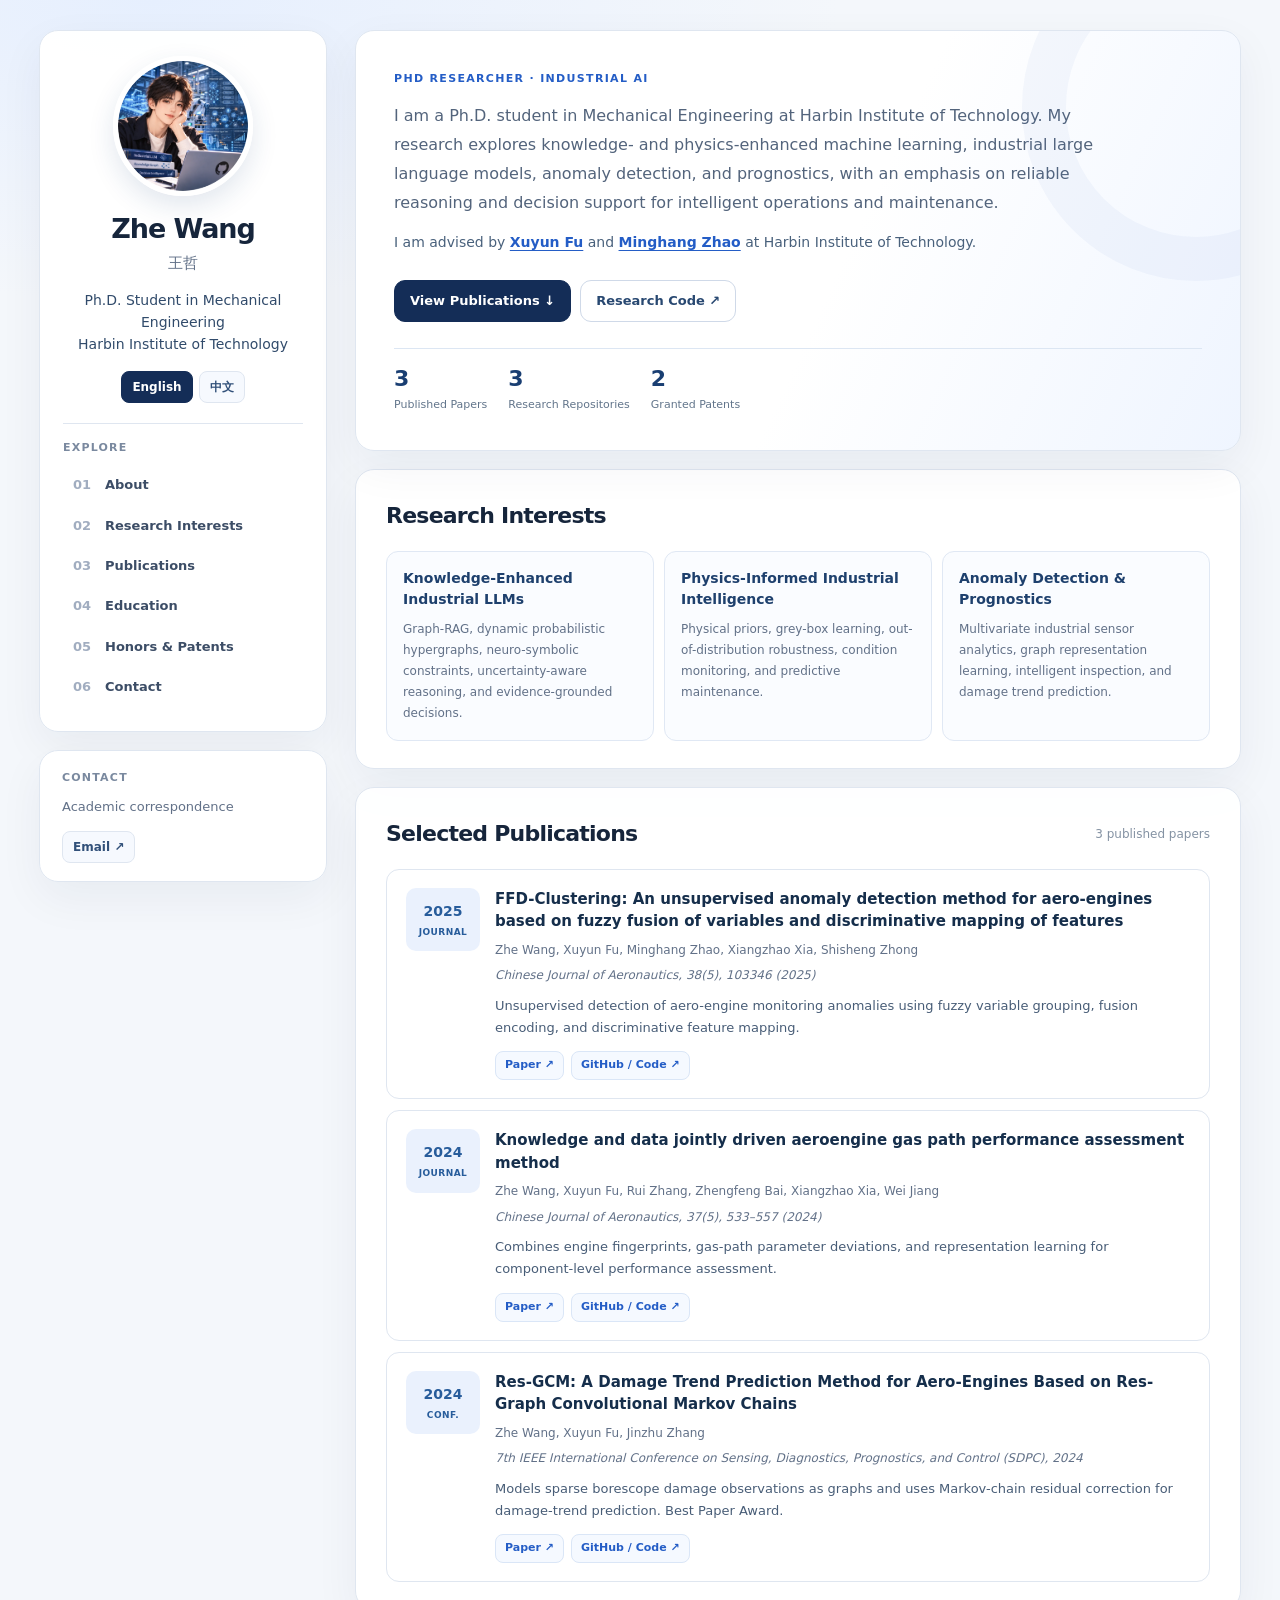
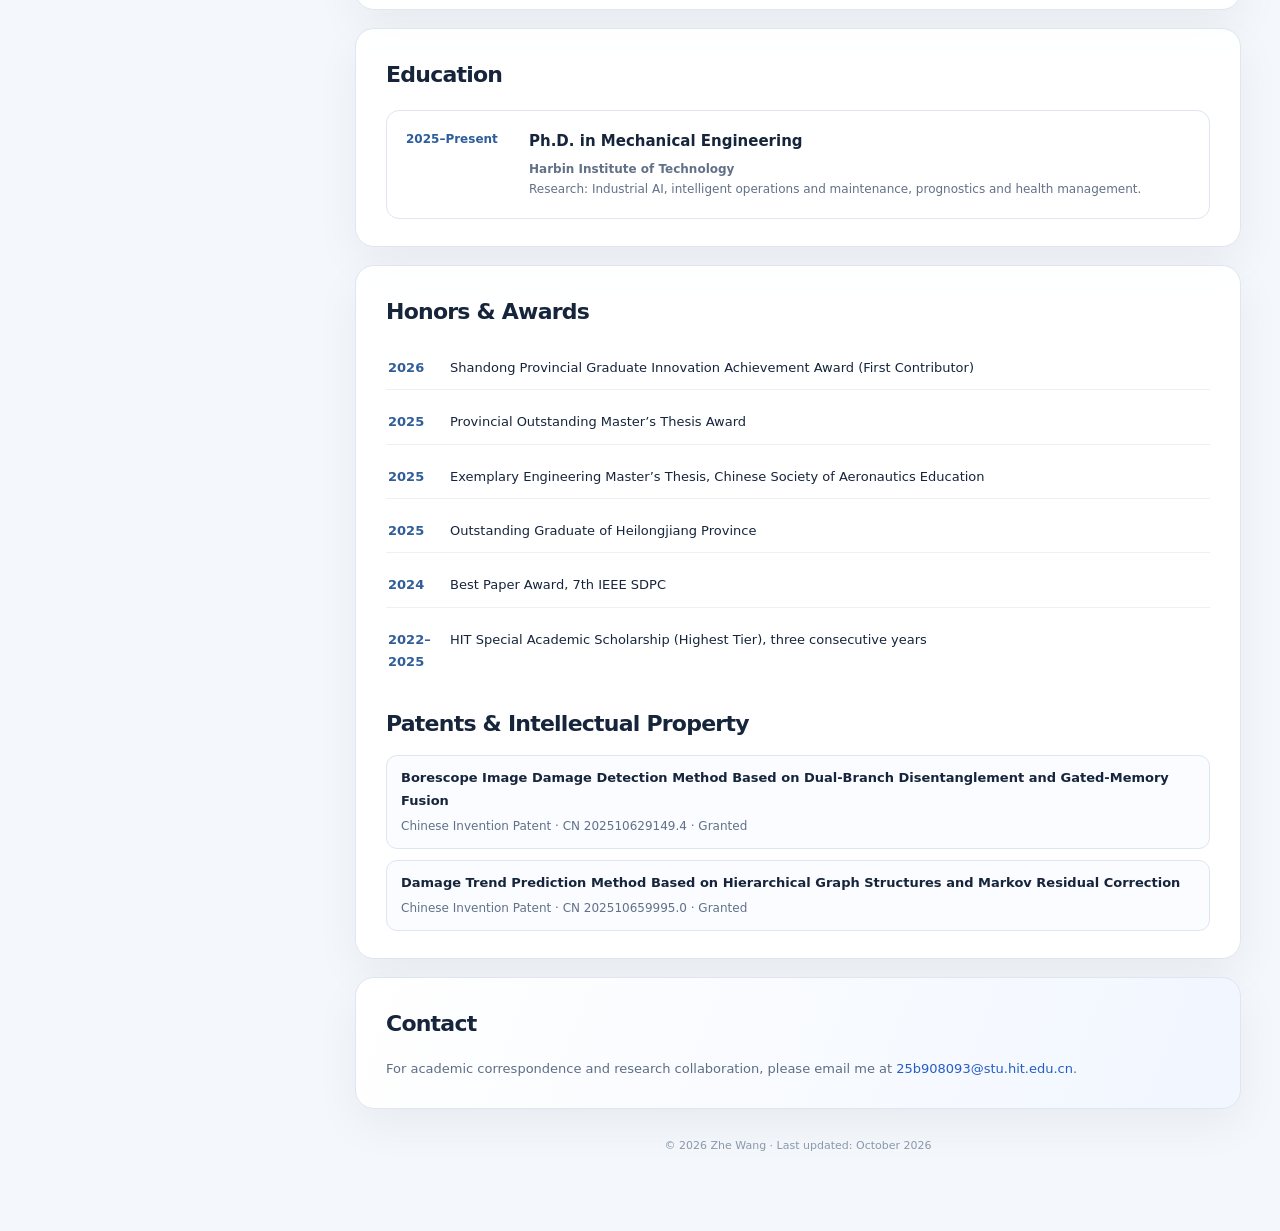
==== commit bbb24399: "Refine bilingual academic homepage" ====
--- a/index.html
+++ b/index.html
@@ -22,7 +22,7 @@
 <div aria-label="Language" class="lang"><a aria-current="page" href="index.html" lang="en">English</a><a href="index.zh-CN.html" lang="zh-CN">中文</a></div>
 <div class="divider"></div>
 <div class="side-title">Explore</div>
-<nav class="nav"><a href="#about"><span class="n">01</span>About</a><a href="#interests"><span class="n">02</span>Research Interests</a><a href="#publications"><span class="n">03</span>Publications</a><a href="#research"><span class="n">04</span>Research Projects</a><a href="#education"><span class="n">05</span>Education</a><a href="#awards"><span class="n">06</span>Honors &amp; Patents</a><a href="#contact"><span class="n">07</span>Contact</a></nav>
+<nav class="nav"><a href="#about"><span class="n">01</span>About</a><a href="#interests"><span class="n">02</span>Research Interests</a><a href="#publications"><span class="n">03</span>Publications</a><a href="#education"><span class="n">04</span>Education</a><a href="#awards"><span class="n">05</span>Honors &amp; Patents</a><a href="#contact"><span class="n">06</span>Contact</a></nav>
 </div>
 <div class="side-card">
 <h3 class="side-title">Contact</h3>
@@ -33,15 +33,13 @@
 <main class="content">
 <section class="panel hero" id="about">
 <div class="eyebrow">PHD RESEARCHER · INDUSTRIAL AI</div>
-<h2>Building trustworthy intelligence for complex industrial systems.</h2>
 <p class="intro">I am a Ph.D. student in Mechanical Engineering at Harbin Institute of Technology. My research explores knowledge- and physics-enhanced machine learning, industrial large language models, anomaly detection, and prognostics, with an emphasis on reliable reasoning and decision support for intelligent operations and maintenance.</p><p class="advisors">I am advised by <a href="https://homepage.hit.edu.cn/fuxuyun?lang=zh" rel="noopener noreferrer" target="_blank">Xuyun Fu</a> and <a href="https://homepage.hit.edu.cn/zhaominghang?lang=zh" rel="noopener noreferrer" target="_blank">Minghang Zhao</a> at Harbin Institute of Technology.</p>
 <div class="buttons"><a class="btn primary" href="#publications">View Publications ↓</a><a class="btn" href="https://github.com/Wangz-hit" rel="noopener noreferrer" target="_blank">Research Code ↗</a></div>
 <div class="stats"><div class="stat"><b>3</b><small>Published Papers</small></div><div class="stat"><b>3</b><small>Research Repositories</small></div><div class="stat"><b>2</b><small>Granted Patents</small></div></div>
 </section>
 <section class="panel" id="interests"><div class="section-head"><h2>Research Interests</h2></div><div class="topics"><article class="topic"><h3>Knowledge-Enhanced Industrial LLMs</h3><p>Graph-RAG, dynamic probabilistic hypergraphs, neuro-symbolic constraints, uncertainty-aware reasoning, and evidence-grounded decisions.</p></article><article class="topic"><h3>Physics-Informed Industrial Intelligence</h3><p>Physical priors, grey-box learning, out-of-distribution robustness, condition monitoring, and predictive maintenance.</p></article><article class="topic"><h3>Anomaly Detection &amp; Prognostics</h3><p>Multivariate industrial sensor analytics, graph representation learning, intelligent inspection, and damage trend prediction.</p></article></div></section>
 <section class="panel" id="publications"><div class="section-head"><h2>Selected Publications</h2><span class="meta">3 published papers</span></div><div class="pubs"><article class="pub"><div class="year-tag">2025<small>JOURNAL</small></div><div><h3>FFD-Clustering: An unsupervised anomaly detection method for aero-engines based on fuzzy fusion of variables and discriminative mapping of features</h3><p class="authors">Zhe Wang, Xuyun Fu, Minghang Zhao, Xiangzhao Xia, Shisheng Zhong</p><p class="venue">Chinese Journal of Aeronautics, 38(5), 103346 (2025)</p><p class="summary">Unsupervised detection of aero-engine monitoring anomalies using fuzzy variable grouping, fusion encoding, and discriminative feature mapping.</p><div class="links"><a href="https://doi.org/10.1016/j.cja.2024.103346" rel="noopener noreferrer" target="_blank">Paper ↗</a><a href="https://github.com/Wangz-hit/FFD-Clustering" rel="noopener noreferrer" target="_blank">GitHub / Code ↗</a></div></div></article><article class="pub"><div class="year-tag">2024<small>JOURNAL</small></div><div><h3>Knowledge and data jointly driven aeroengine gas path performance assessment method</h3><p class="authors">Zhe Wang, Xuyun Fu, Rui Zhang, Zhengfeng Bai, Xiangzhao Xia, Wei Jiang</p><p class="venue">Chinese Journal of Aeronautics, 37(5), 533–557 (2024)</p><p class="summary">Combines engine fingerprints, gas-path parameter deviations, and representation learning for component-level performance assessment.</p><div class="links"><a href="https://doi.org/10.1016/j.cja.2023.09.011" rel="noopener noreferrer" target="_blank">Paper ↗</a><a href="https://github.com/Wangz-hit/Aeroengine-Gas-Path-Performance-Assessment" rel="noopener noreferrer" target="_blank">GitHub / Code ↗</a></div></div></article><article class="pub"><div class="year-tag">2024<small>CONF.</small></div><div><h3>Res-GCM: A Damage Trend Prediction Method for Aero-Engines Based on Res-Graph Convolutional Markov Chains</h3><p class="authors">Zhe Wang, Xuyun Fu, Jinzhu Zhang</p><p class="venue">7th IEEE International Conference on Sensing, Diagnostics, Prognostics, and Control (SDPC), 2024</p><p class="summary">Models sparse borescope damage observations as graphs and uses Markov-chain residual correction for damage-trend prediction. Best Paper Award.</p><div class="links"><a href="https://doi.org/10.1109/SDPC62810.2024.10707736" rel="noopener noreferrer" target="_blank">Paper ↗</a><a href="https://github.com/Wangz-hit/Res-GCM" rel="noopener noreferrer" target="_blank">GitHub / Code ↗</a></div></div></article></div></section>
-<section class="panel" id="research"><div class="section-head"><h2>Research Experience</h2></div><div class="research-list"><article class="research"><span class="category">2026–Present · National Key R&amp;D Program of China · Core Algorithm Researcher</span><h3>Trustworthy Industrial Decision Support through Dynamic Hypergraphs and Knowledge-Enhanced LLMs</h3><p class="summary">Dynamic probabilistic hypergraph modeling, Graph-RAG, uncertainty-aware agent planning, symbolic verification, and industrial multi-agent decision support.</p></article><article class="research"><span class="category">2025–Present · Industry Collaboration · Core Algorithm Researcher</span><h3>Physics-Informed and LLM-Assisted Trustworthy Industrial AI</h3><p class="summary">Physics-guided representations, grey-box models, OOD and physics-consistency evaluation, and LLM-assisted diagnosis for complex equipment.</p></article><article class="research"><span class="category">2022–2025 · Master’s Research · Lead Algorithm Researcher</span><h3>Intelligent Visual Inspection and Graph-Based Damage Prognostics</h3><p class="summary">Multi-scale borescope image analysis, unsupervised damage detection, graph-based damage prediction, and Markov residual correction.</p></article><article class="research"><span class="category">2022–2024 · National Key R&amp;D Program of China · Core Algorithm Researcher</span><h3>Value-Oriented Data-Driven Optimization for Large Rotating Machinery</h3><p class="summary">Knowledge–data fusion for gas-path performance assessment and cross-condition degradation modeling.</p></article><article class="research"><span class="category">2022–2024 · National Major Science and Technology Project of China · Core Algorithm Researcher</span><h3>Gas-Path and Vibration Fault Diagnosis and Life Management</h3><p class="summary">Fuzzy variable fusion, discriminative feature mapping, transfer learning, and few-shot industrial fault diagnosis.</p></article></div><div class="impact"><strong>Industry collaboration:</strong> Industrial application: contributed to the development and deployment of an intelligent engine operations and maintenance system at Shandong Airlines.</div></section>
-<section class="panel" id="education"><div class="section-head"><h2>Education</h2></div><div class="edu-list"><article class="edu"><span class="period">2025–Present</span><div><h3>Ph.D. in Mechanical Engineering</h3><p><b>Harbin Institute of Technology</b></p><p>Research: Industrial AI, intelligent operations and maintenance, prognostics and health management.</p></div></article><article class="edu"><span class="period">2022–2025</span><div><h3>M.Sc. in Mechanical Engineering</h3><p><b>Harbin Institute of Technology</b></p><p>Ranked 1st of 41 (top 2.4%); thesis recognized as an exemplary engineering master’s thesis.</p></div></article><article class="edu"><span class="period">2018–2022</span><div><h3>B.Eng. in Mechanical Engineering</h3><p><b>Hefei University of Technology</b></p><p>Ranked in the top 13.8%; admitted to HIT through postgraduate recommendation.</p></div></article></div></section>
+<section class="panel" id="education"><div class="section-head"><h2>Education</h2></div><div class="edu-list"><article class="edu"><span class="period">2025–Present</span><div><h3>Ph.D. in Mechanical Engineering</h3><p><b>Harbin Institute of Technology</b></p><p>Research: Industrial AI, intelligent operations and maintenance, prognostics and health management.</p></div></article></div></section>
 <section class="panel" id="awards"><div class="section-head"><h2>Honors &amp; Awards</h2></div><ul class="award-list"><li><b>2026</b><span>Shandong Provincial Graduate Innovation Achievement Award (First Contributor)</span></li><li><b>2025</b><span>Provincial Outstanding Master’s Thesis Award</span></li><li><b>2025</b><span>Exemplary Engineering Master’s Thesis, Chinese Society of Aeronautics Education</span></li><li><b>2025</b><span>Outstanding Graduate of Heilongjiang Province</span></li><li><b>2024</b><span>Best Paper Award, 7th IEEE SDPC</span></li><li><b>2022–2025</b><span>HIT Special Academic Scholarship (Highest Tier), three consecutive years</span></li></ul><div class="section-head" style="margin:22px 0 12px"><h2>Patents &amp; Intellectual Property</h2></div><div class="patents"><article class="patent"><strong>Borescope Image Damage Detection Method Based on Dual-Branch Disentanglement and Gated-Memory Fusion</strong><p>Chinese Invention Patent · CN 202510629149.4 · Granted</p></article><article class="patent"><strong>Damage Trend Prediction Method Based on Hierarchical Graph Structures and Markov Residual Correction</strong><p>Chinese Invention Patent · CN 202510659995.0 · Granted</p></article></div></section>
 <section class="panel contact" id="contact"><div class="section-head"><h2>Contact</h2></div><p>For academic correspondence and research collaboration, please email me at <a href="mailto:25b908093@stu.hit.edu.cn">25b908093@stu.hit.edu.cn</a>.</p></section>
 <footer class="footer">© 2026 Zhe Wang · Last updated: October 2026</footer>
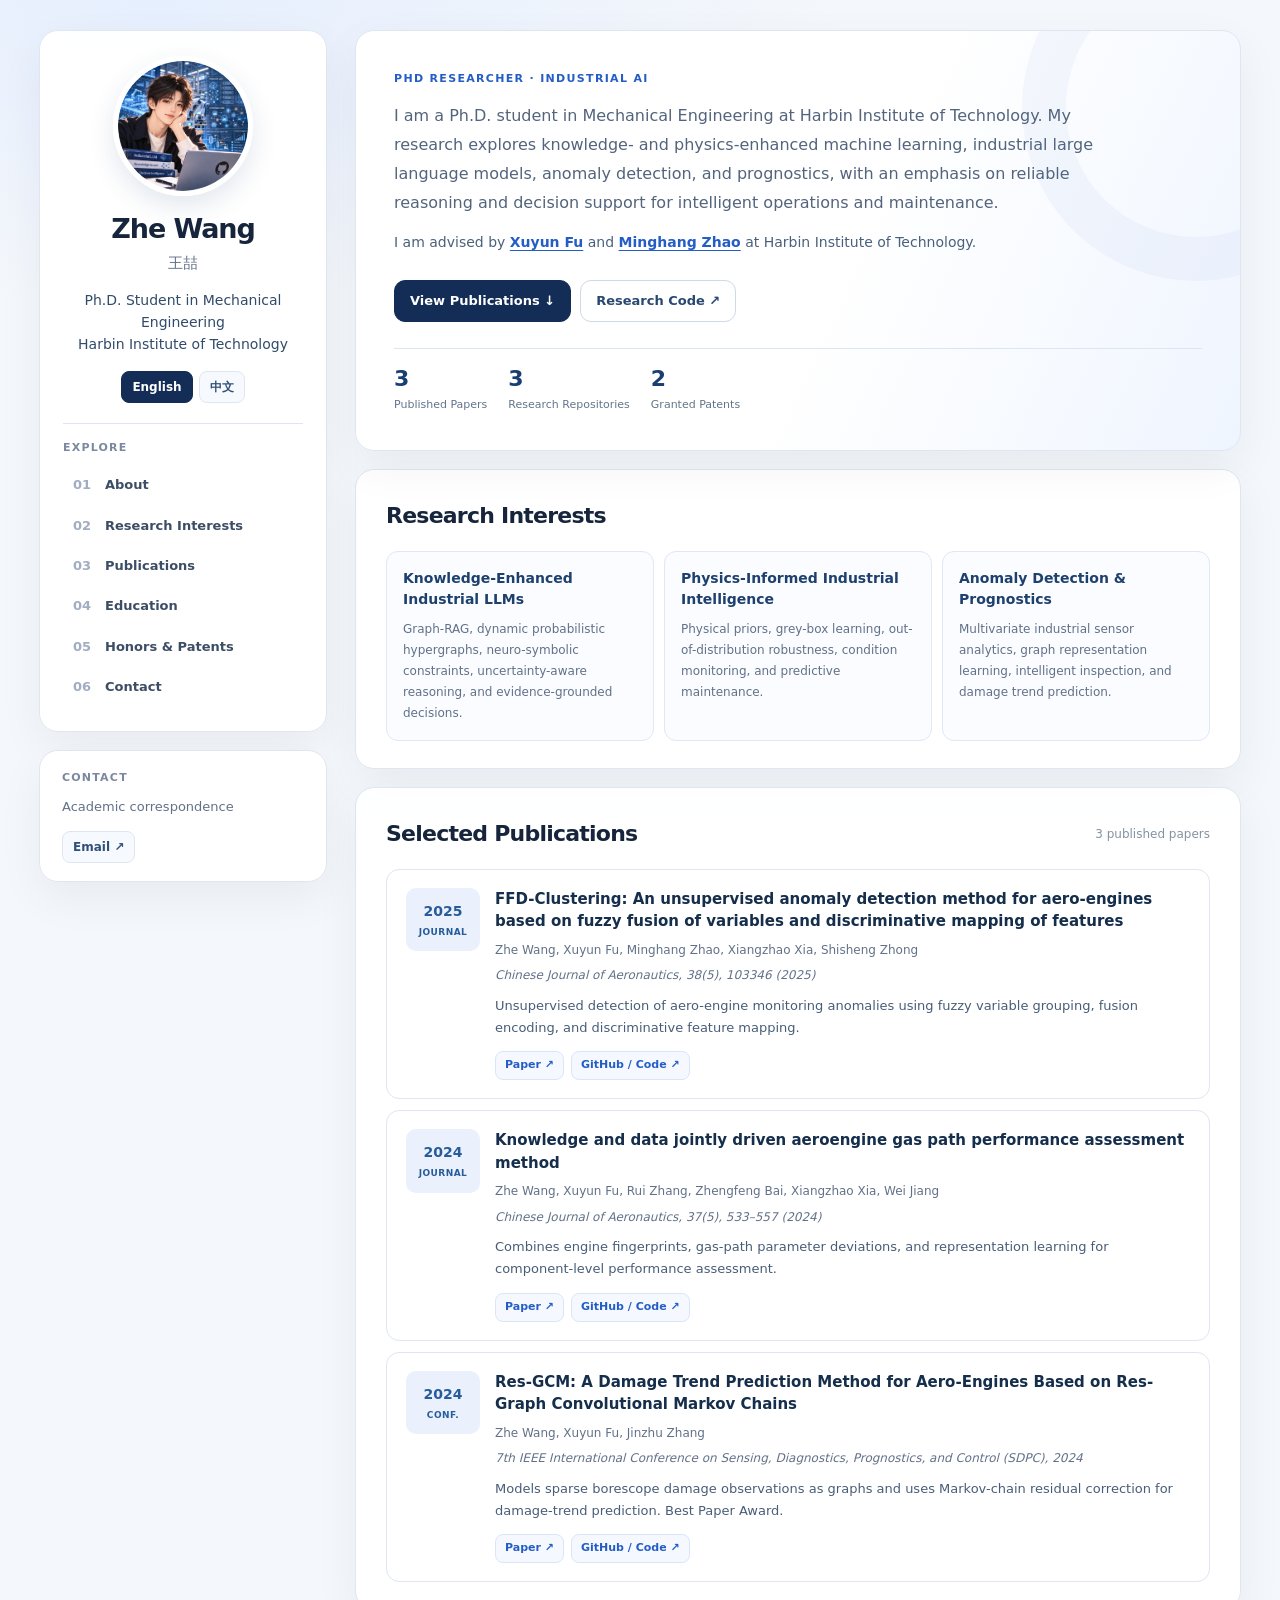
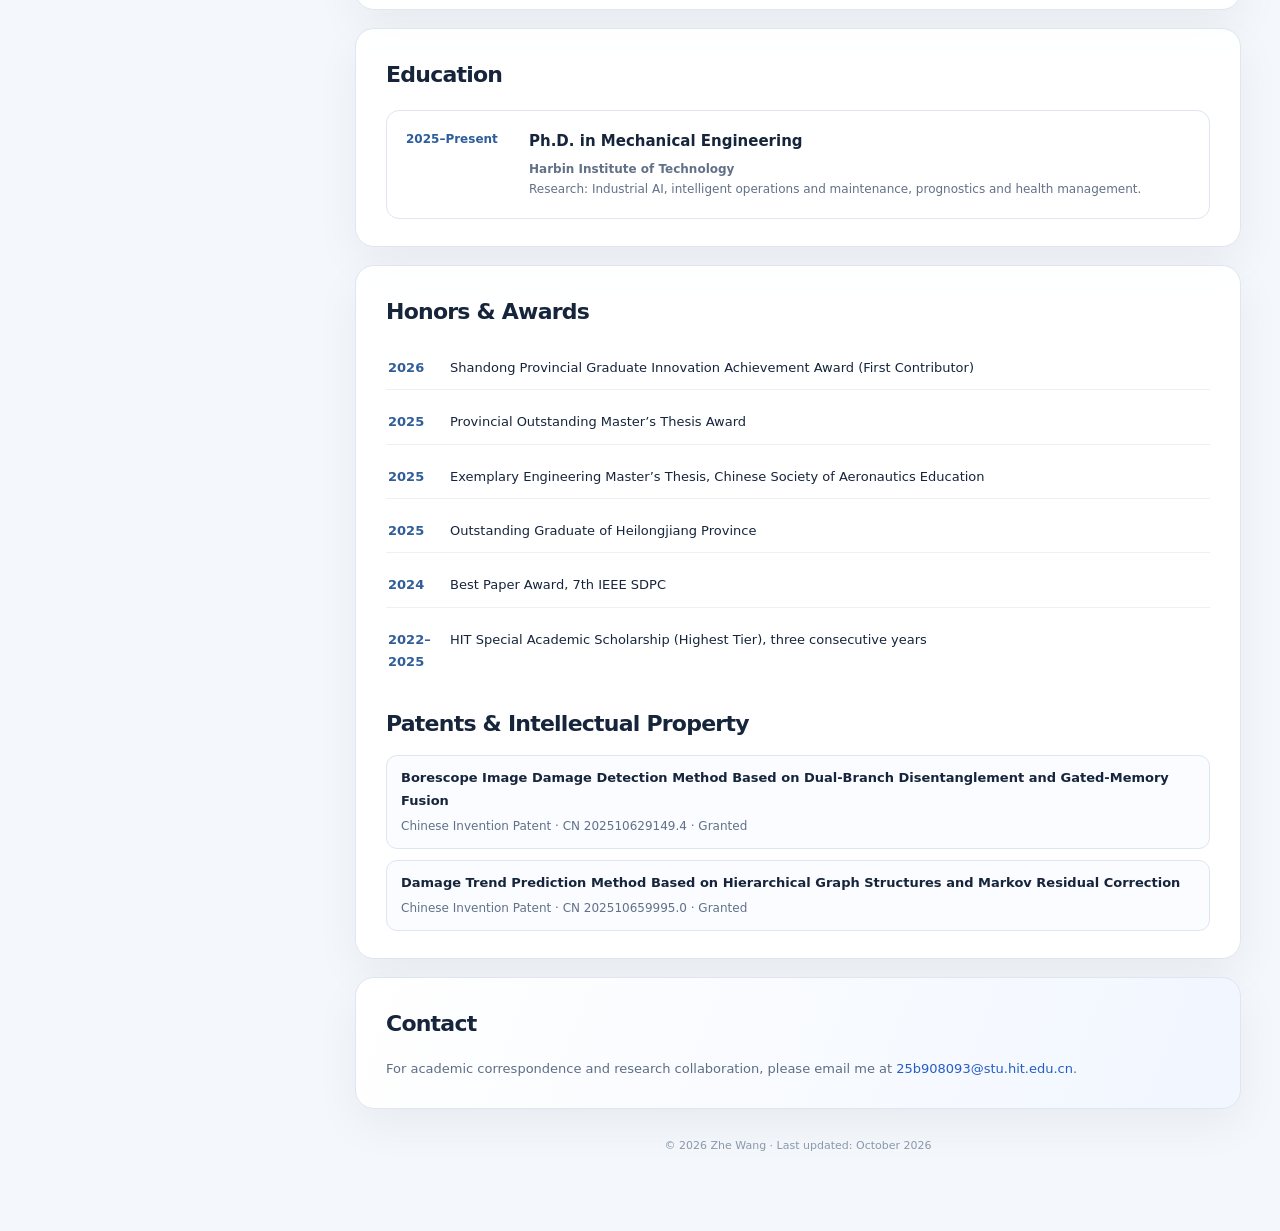
==== commit 851446c7: "Update index.html" ====
--- a/index.html
+++ b/index.html
@@ -17,7 +17,7 @@
 <div class="profile">
 <img alt="Illustrated industrial AI researcher avatar" class="avatar" height="140" src="assets/avatar.webp" width="140"/>
 <h1>Zhe Wang</h1>
-<p class="cname">王哲</p>
+<p class="cname">王喆</p>
 <p class="role">Ph.D. Student in Mechanical Engineering<br/>Harbin Institute of Technology</p>
 <div aria-label="Language" class="lang"><a aria-current="page" href="index.html" lang="en">English</a><a href="index.zh-CN.html" lang="zh-CN">中文</a></div>
 <div class="divider"></div>
